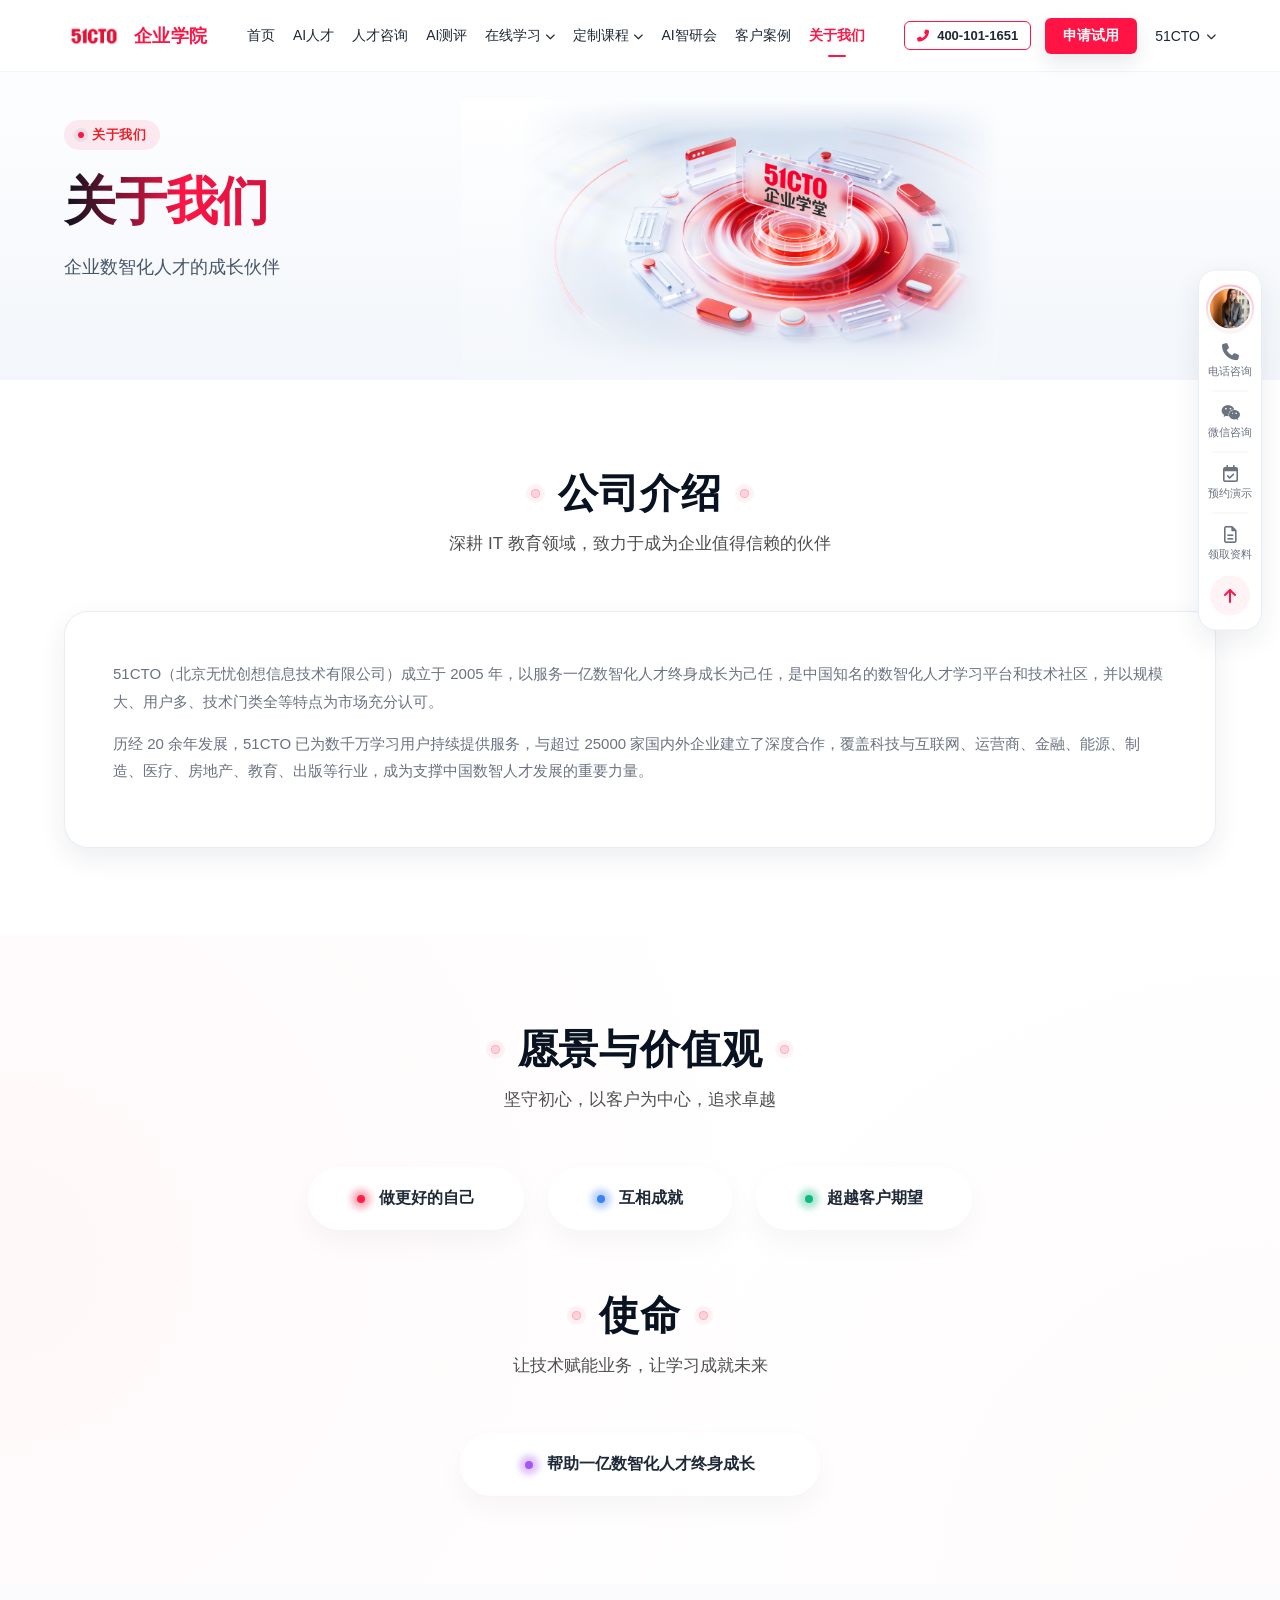
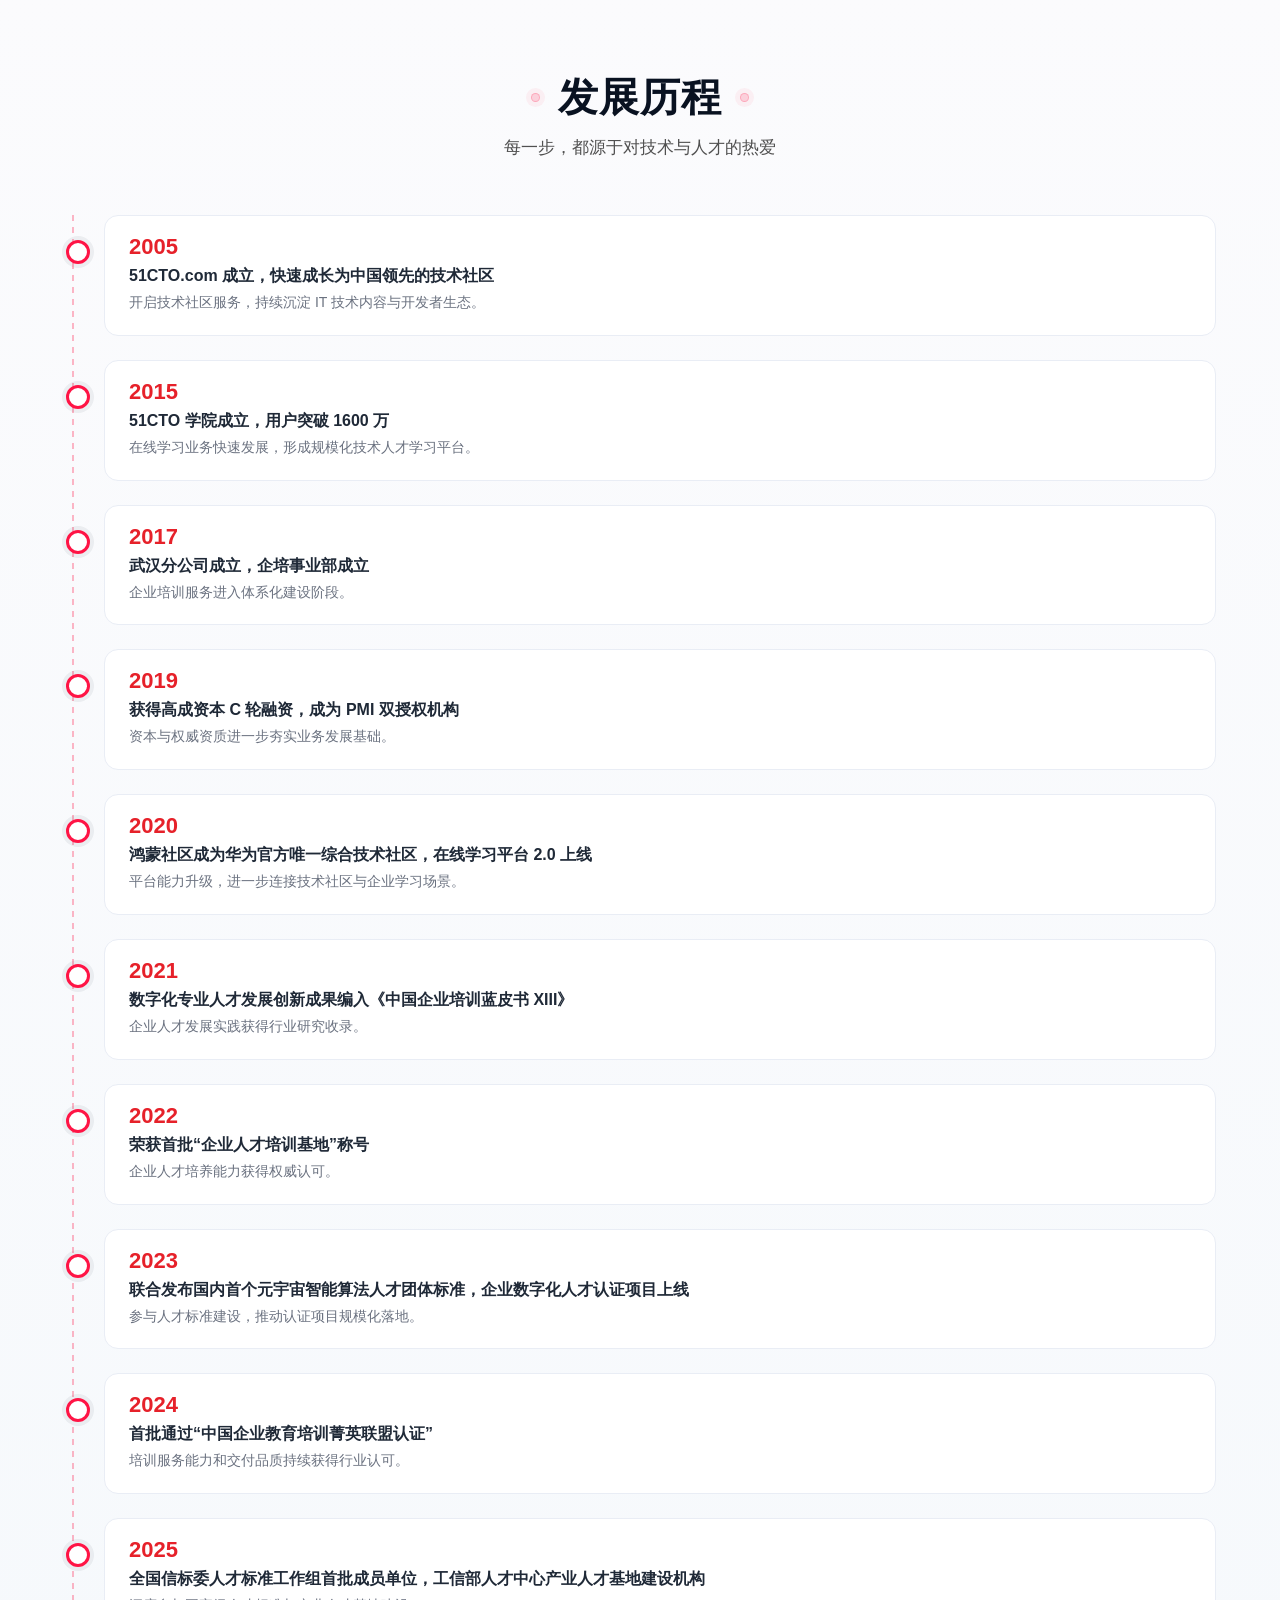
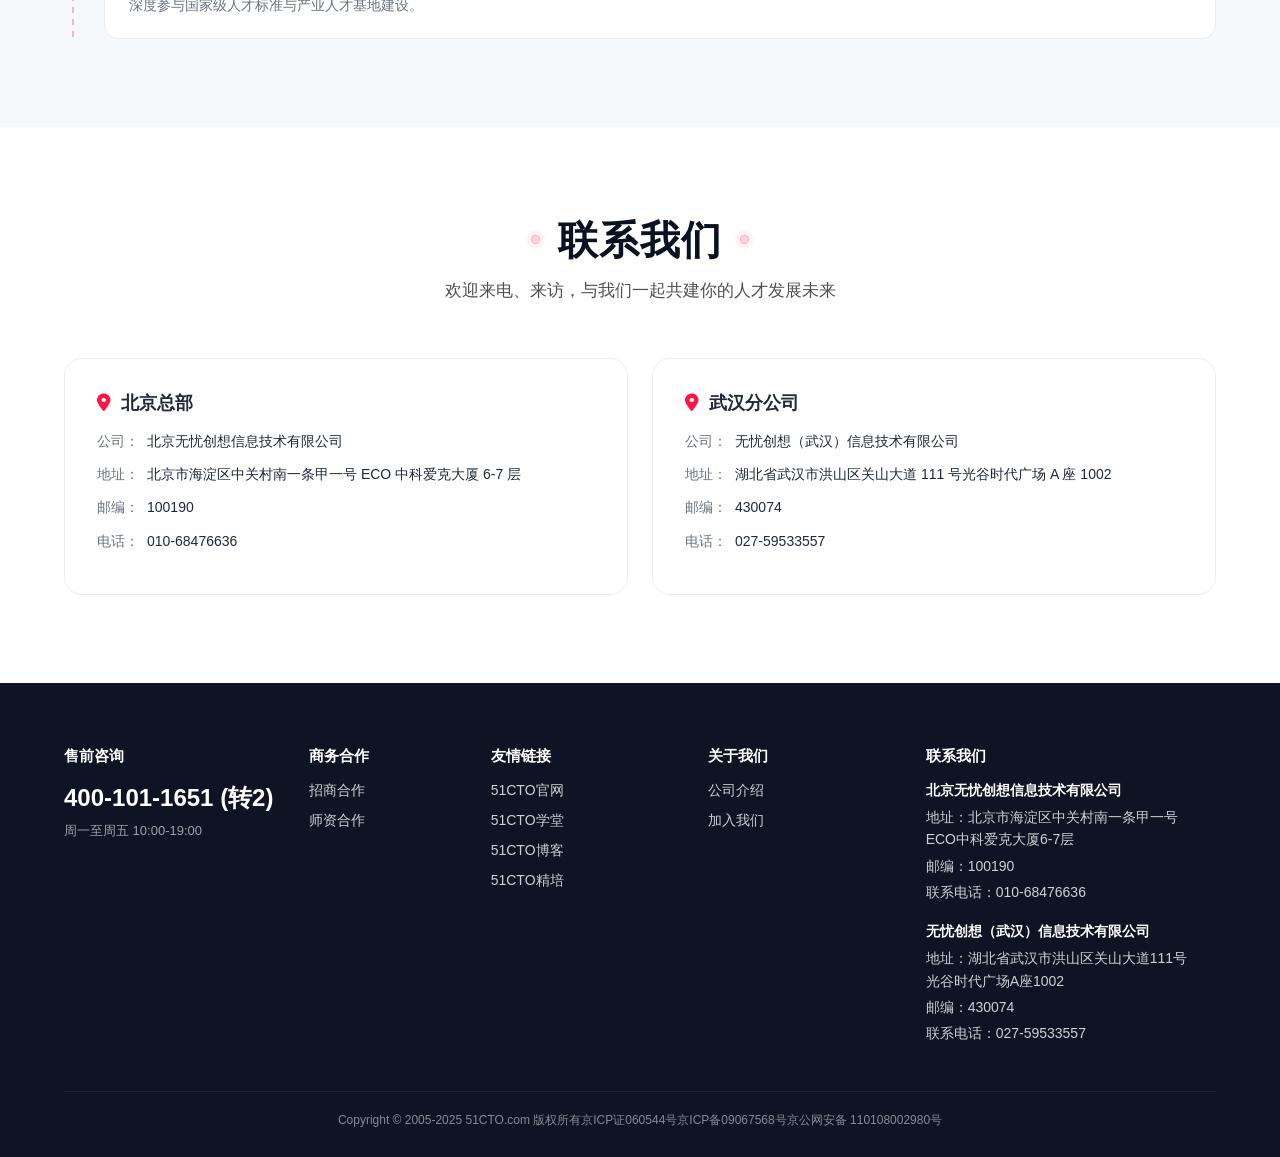
==== about.html @ c0bdb16b "第一次提交：导入本地项目" ====
<!DOCTYPE html>
<html lang="zh-CN">
<head>
<meta charset="UTF-8" />
<meta name="viewport" content="width=device-width, initial-scale=1.0" />
<title>关于我们 — 51CTO 企业学院</title>
<link rel="stylesheet" href="https://cdnjs.cloudflare.com/ajax/libs/font-awesome/6.4.0/css/all.min.css">
<link rel="stylesheet" href="assets/site.css">
<style>
/* Hero with image — both edges blended into the page background */
.about-hero{
  min-height:380px;
  padding-top:120px;padding-bottom:56px;
  background:linear-gradient(180deg,
    rgba(255,255,255,1) 0%,
    rgba(248,250,253,1) 60%,
    rgba(243,246,250,1) 100%);
}
.about-hero::before{display:none}
.about-hero .container{position:relative;z-index:3}
.about-hero .hero-copy{max-width:600px}
.about-hero .hero-sub{max-width:620px}
.about-hero .hero-image-wrap{
  position:absolute;top:100px;right:22%;
  width:42%;height:280px;
  overflow:hidden;pointer-events:none;z-index:1;
}
.about-hero .hero-image{
  position:absolute;inset:0;width:100%;height:100%;
  object-fit:cover;object-position:center center;
  display:block;
  -webkit-mask-image:
    linear-gradient(to right, rgba(0,0,0,0) 0%, #000 18%, #000 80%, rgba(0,0,0,0) 100%),
    linear-gradient(to bottom, rgba(0,0,0,0) 0%, #000 12%, #000 86%, rgba(0,0,0,0) 100%);
  mask-image:
    linear-gradient(to right, rgba(0,0,0,0) 0%, #000 18%, #000 80%, rgba(0,0,0,0) 100%),
    linear-gradient(to bottom, rgba(0,0,0,0) 0%, #000 12%, #000 86%, rgba(0,0,0,0) 100%);
  -webkit-mask-composite:source-in;
  mask-composite:intersect;
}
.about-hero .hero-image-wrap::before{
  content:'';position:absolute;inset:0;z-index:2;
  /* Match the page-bg vertical gradient so the left scrim is invisible against the bg */
  background:linear-gradient(180deg,
    rgba(255,255,255,1) 0%,
    rgba(248,250,253,1) 60%,
    rgba(243,246,250,1) 100%);
  -webkit-mask-image:linear-gradient(to right,
    #000 0%, #000 10%, rgba(0,0,0,0.55) 22%, rgba(0,0,0,0) 38%);
  mask-image:linear-gradient(to right,
    #000 0%, #000 10%, rgba(0,0,0,0.55) 22%, rgba(0,0,0,0) 38%);
}
.about-hero .hero-image-wrap::after{
  content:'';position:absolute;inset:0;z-index:2;
  background:linear-gradient(180deg,
    rgba(255,255,255,0) 72%,
    rgba(248,250,253,0.55) 92%,
    rgba(243,246,250,1) 100%);
}
@media (max-width:1080px){
  .about-hero{min-height:340px;padding-top:108px}
  .about-hero .hero-image-wrap{width:38%;height:240px;right:16%;top:90px}
}
@media (max-width:768px){
  .about-hero .hero-image-wrap{display:none}
  .about-hero .hero-copy{max-width:none}
}

.intro{display:grid;grid-template-columns:1.2fr 1fr;gap:40px;align-items:center;
  background:#fff;border:1px solid var(--line);border-radius:24px;padding:48px;box-shadow:var(--shadow-card)}
.intro h3{margin:0 0 16px;font-size:24px;font-weight:800;color:var(--ink-2)}
.intro p{margin:0 0 14px;font-size:15px;line-height:1.85;color:var(--muted-2)}
.intro-stats{display:grid;grid-template-columns:1fr 1fr;gap:18px;margin-top:22px}
.intro-stats .s{background:#FBFBFD;border:1px solid var(--line);border-radius:14px;padding:18px;text-align:center}
.intro-stats .s .v{font-family:Inter,sans-serif;font-weight:800;color:var(--red-deep);font-size:30px;line-height:1}
.intro-stats .s .l{margin-top:8px;font-size:13px;color:var(--muted-2)}
.intro-art{
  position:relative;height:380px;border-radius:18px;overflow:hidden;
  background:
    radial-gradient(circle at 30% 30%, rgba(148,163,184,0.10), transparent 50%),
    linear-gradient(135deg,#FFE3E9,#F5F8FE);
  display:grid;place-items:center;font-weight:800;color:var(--red-deep);font-size:32px;letter-spacing:0.04em;
}

.vv-grid{display:grid;grid-template-columns:repeat(3,minmax(0,1fr));gap:20px}
.vv-card{
  background:#fff;border:1px solid var(--line);border-radius:18px;padding:32px;text-align:center;
  transition:transform .25s, box-shadow .25s, border-color .25s;
}
.vv-card:hover{transform:translateY(-6px);box-shadow:var(--shadow-card-lg)}
.vv-card .ic{width:64px;height:64px;border-radius:18px;background:linear-gradient(135deg,var(--red),var(--red-soft));
  color:#fff;display:grid;place-items:center;font-size:26px;margin:0 auto 18px}
.vv-card h4{margin:0;font-size:20px;font-weight:800;color:var(--ink-2)}
.vv-card p{margin:10px 0 0;font-size:14px;line-height:1.7;color:var(--muted-2)}

.mission{
  background:linear-gradient(135deg,#E6212A 0%,#FF6B8A 100%);color:#fff;
  border-radius:24px;padding:48px;text-align:center;box-shadow:var(--shadow-red);position:relative;overflow:hidden;
}
.mission::before{content:'';position:absolute;inset:auto -40px -60px auto;width:280px;height:280px;
  border-radius:999px;background:rgba(255,255,255,0.12)}
.mission h3{margin:0 0 14px;font-size:32px;font-weight:800;letter-spacing:0.02em;position:relative;z-index:2}
.mission p{margin:0;font-size:17px;line-height:1.8;opacity:0.92;max-width:680px;margin-left:auto;margin-right:auto;position:relative;z-index:2}

.timeline{
  position:relative;display:grid;grid-template-columns:1fr;gap:24px;padding-left:40px;
}
.timeline::before{content:'';position:absolute;left:8px;top:0;bottom:0;width:2px;
  background:repeating-linear-gradient(180deg,rgba(255,20,69,0.3) 0 6px, transparent 6px 12px)}
.tl-item{position:relative;background:#fff;border:1px solid var(--line);border-radius:14px;padding:20px 24px;
  transition:transform .25s, box-shadow .25s, border-color .25s}
.tl-item:hover{transform:translateX(4px);box-shadow:var(--shadow-card)}
.tl-item::before{content:'';position:absolute;left:-39px;top:24px;width:18px;height:18px;border-radius:999px;
  background:#fff;border:3px solid var(--red);box-shadow:0 0 0 4px rgba(20,32,56,0.06)}
.tl-item .year{font-family:Inter,sans-serif;font-weight:800;font-size:22px;color:var(--red-deep);line-height:1}
.tl-item h4{margin:8px 0 4px;font-size:16px;font-weight:700;color:var(--ink-2)}
.tl-item p{margin:0;font-size:14px;line-height:1.7;color:var(--muted-2)}

.contact-grid{display:grid;grid-template-columns:1fr 1fr;gap:24px}
.contact-card{
  background:#fff;border:1px solid var(--line);border-radius:18px;padding:32px;
  transition:transform .25s, box-shadow .25s, border-color .25s;
}
.contact-card:hover{transform:translateY(-4px);box-shadow:var(--shadow-card)}
.contact-card h4{margin:0 0 14px;font-size:18px;font-weight:800;color:var(--ink-2);display:flex;align-items:center;gap:10px}
.contact-card h4 i{color:var(--red);font-size:18px}
.contact-card p{margin:8px 0;font-size:14px;color:var(--ink-2);line-height:1.8}
.contact-card p span{color:var(--muted-2);margin-right:8px}

@media (max-width:1080px){
  .intro{grid-template-columns:1fr;padding:32px}
  .vv-grid{grid-template-columns:1fr}
  .contact-grid{grid-template-columns:1fr}
}
</style>
</head>
<body data-page="about" id="top">

<nav class="nav" id="site-nav"></nav>

<section class="hero about-hero" data-screen-label="01 Hero">
  <div class="hero-image-wrap" aria-hidden="true">
    <img class="hero-image" src="assets/about-hero.png" alt="">
  </div>
  <div class="container">
    <div class="hero-copy reveal in">
      <span class="hero-eyebrow"><span class="dot"></span>关于我们</span>
      <h1>关于我们</h1>
      <p class="hero-sub">企业数智化人才的成长伙伴</p>
    </div>
  </div>
</section>

<section class="section" data-screen-label="02 Intro">
  <div class="container">
    <div class="section-head reveal">
      <h2><span class="bar"></span>公司介绍<span class="bar"></span></h2>
      <p>深耕 IT 教育领域，致力于成为企业值得信赖的伙伴</p>
    </div>
    <div class="intro reveal delay-1" style="grid-template-columns:1fr">
      <div>
        <p>51CTO（北京无忧创想信息技术有限公司）成立于 2005 年，以服务一亿数智化人才终身成长为己任，是中国知名的数智化人才学习平台和技术社区，并以规模大、用户多、技术门类全等特点为市场充分认可。</p>
        <p>历经 20 余年发展，51CTO 已为数千万学习用户持续提供服务，与超过 25000 家国内外企业建立了深度合作，覆盖科技与互联网、运营商、金融、能源、制造、医疗、房地产、教育、出版等行业，成为支撑中国数智人才发展的重要力量。</p>
      </div>
    </div>
  </div>
</section>

<style>
.about-vm-wrap {
  position: relative;
  background-color: #fff;
}
.about-vm-wrap::before {
  content: '';
  position: absolute;
  inset: 0;
  background: radial-gradient(circle at 0% 50%, rgba(255,20,69,0.03) 0%, transparent 60%),
              radial-gradient(circle at 100% 100%, rgba(255,20,69,0.02) 0%, transparent 50%);
  pointer-events: none;
  z-index: 0;
}
.about-vm-wrap .container {
  position: relative;
  z-index: 1;
}
.about-pills-row {
  display: flex;
  justify-content: center;
  flex-wrap: wrap;
  gap: 24px;
}
.about-pill-item {
  background: rgba(255,255,255,0.9);
  backdrop-filter: blur(10px);
  -webkit-backdrop-filter: blur(10px);
  border: 1px solid rgba(255,255,255,0.8);
  box-shadow: 0 12px 28px rgba(20,32,56,0.04);
  border-radius: 99px;
  padding: 20px 48px;
  display: flex;
  align-items: center;
  gap: 14px;
  font-size: 16px;
  font-weight: 700;
  color: var(--ink-2);
  transition: transform .25s ease, box-shadow .25s ease;
}
.about-pill-item:hover {
  transform: translateY(-4px);
  box-shadow: 0 16px 32px rgba(255,20,69,0.08);
}
.about-dot {
  width: 8px;
  height: 8px;
  border-radius: 50%;
  position: relative;
}
.about-dot::after {
  content: '';
  position: absolute;
  inset: -6px;
  border-radius: 50%;
  opacity: 0.35;
  filter: blur(3px);
}
.about-dot.red { background: #ff2045; }
.about-dot.red::after { background: #ff2045; }
.about-dot.blue { background: #3b82f6; }
.about-dot.blue::after { background: #3b82f6; }
.about-dot.green { background: #10b981; }
.about-dot.green::after { background: #10b981; }
.about-dot.purple { background: #a855f7; }
.about-dot.purple::after { background: #a855f7; }

@media (max-width: 768px) {
  .about-pill-item { width: 100%; justify-content: center; padding: 18px 24px; }
}
</style>

<div class="about-vm-wrap">
  <section class="section" style="background:transparent; padding-bottom:30px;" data-screen-label="03 Vision">
    <div class="container">
      <div class="section-head reveal">
        <h2><span class="bar"></span>愿景与价值观<span class="bar"></span></h2>
        <p>坚守初心，以客户为中心，追求卓越</p>
      </div>
      <div class="about-pills-row reveal delay-1">
        <div class="about-pill-item">
          <span class="about-dot red"></span>
          做更好的自己
        </div>
        <div class="about-pill-item">
          <span class="about-dot blue"></span>
          互相成就
        </div>
        <div class="about-pill-item">
          <span class="about-dot green"></span>
          超越客户期望
        </div>
      </div>
    </div>
  </section>

  <section class="section" style="background:transparent; padding-top:30px;" data-screen-label="04 Mission">
    <div class="container reveal">
      <div class="section-head">
        <h2><span class="bar"></span>使命<span class="bar"></span></h2>
        <p>让技术赋能业务，让学习成就未来</p>
      </div>
      <div class="about-pills-row">
        <div class="about-pill-item" style="padding: 20px 64px;">
          <span class="about-dot purple"></span>
          帮助一亿数智化人才终身成长
        </div>
      </div>
    </div>
  </section>
</div>

<section class="section alt" data-screen-label="05 Timeline">
  <div class="container">
    <div class="section-head reveal">
      <h2><span class="bar"></span>发展历程<span class="bar"></span></h2>
      <p>每一步，都源于对技术与人才的热爱</p>
    </div>
    <div class="timeline reveal delay-1"><div class="tl-item"><div class="year">2005</div><h4>51CTO.com 成立，快速成长为中国领先的技术社区</h4><p>开启技术社区服务，持续沉淀 IT 技术内容与开发者生态。</p></div><div class="tl-item"><div class="year">2015</div><h4>51CTO 学院成立，用户突破 1600 万</h4><p>在线学习业务快速发展，形成规模化技术人才学习平台。</p></div><div class="tl-item"><div class="year">2017</div><h4>武汉分公司成立，企培事业部成立</h4><p>企业培训服务进入体系化建设阶段。</p></div><div class="tl-item"><div class="year">2019</div><h4>获得高成资本 C 轮融资，成为 PMI 双授权机构</h4><p>资本与权威资质进一步夯实业务发展基础。</p></div><div class="tl-item"><div class="year">2020</div><h4>鸿蒙社区成为华为官方唯一综合技术社区，在线学习平台 2.0 上线</h4><p>平台能力升级，进一步连接技术社区与企业学习场景。</p></div><div class="tl-item"><div class="year">2021</div><h4>数字化专业人才发展创新成果编入《中国企业培训蓝皮书 XIII》</h4><p>企业人才发展实践获得行业研究收录。</p></div><div class="tl-item"><div class="year">2022</div><h4>荣获首批“企业人才培训基地”称号</h4><p>企业人才培养能力获得权威认可。</p></div><div class="tl-item"><div class="year">2023</div><h4>联合发布国内首个元宇宙智能算法人才团体标准，企业数字化人才认证项目上线</h4><p>参与人才标准建设，推动认证项目规模化落地。</p></div><div class="tl-item"><div class="year">2024</div><h4>首批通过“中国企业教育培训菁英联盟认证”</h4><p>培训服务能力和交付品质持续获得行业认可。</p></div><div class="tl-item"><div class="year">2025</div><h4>全国信标委人才标准工作组首批成员单位，工信部人才中心产业人才基地建设机构</h4><p>深度参与国家级人才标准与产业人才基地建设。</p></div></div>
  </div>
</section>

<section class="section" data-screen-label="06 Contact">
  <div class="container">
    <div class="section-head reveal">
      <h2><span class="bar"></span>联系我们<span class="bar"></span></h2>
      <p>欢迎来电、来访，与我们一起共建你的人才发展未来</p>
    </div>
    <div class="contact-grid reveal delay-1">
      <div class="contact-card"><h4><i class="fas fa-location-dot"></i>北京总部</h4><p><span>公司：</span>北京无忧创想信息技术有限公司</p><p><span>地址：</span>北京市海淀区中关村南一条甲一号 ECO 中科爱克大厦 6-7 层</p><p><span>邮编：</span>100190</p><p><span>电话：</span>010-68476636</p></div>
      <div class="contact-card"><h4><i class="fas fa-location-dot"></i>武汉分公司</h4><p><span>公司：</span>无忧创想（武汉）信息技术有限公司</p><p><span>地址：</span>湖北省武汉市洪山区关山大道 111 号光谷时代广场 A 座 1002</p><p><span>邮编：</span>430074</p><p><span>电话：</span>027-59533557</p></div>
    </div>
  </div>
</section>


<footer class="site-footer" id="site-footer"></footer>
<aside class="side" id="site-side"></aside>
<script src="assets/site.js"></script>
</body>
</html>
---- assets/site.css ----
/* ─────────────────── Shared site styles ─────────────────── */
:root{
  --red:#FF1445;
  --red-deep:#E6212A;
  --red-soft:#FF6B8A;
  --red-50:rgba(255,20,69,0.05);
  --red-100:rgba(255,20,69,0.11);
  --red-light:#FFF0F0;
  --ink:#091221;
  --ink-2:#1f2937;
  --ink-3:#333333;
  --muted:#505050;
  --muted-2:#6b7280;
  --muted-3:#475569;
  --line:#E9EDF5;
  --line-2:#F3F4F6;
  --bg:#ffffff;
  --bg-soft:#FBFBFD;
  --bg-blue:#F6F9FC;
  --shadow-card: 0 10px 28px rgba(28,39,64,0.08);
  --shadow-card-lg: 0 18px 48px rgba(28,39,64,0.10);
  --shadow-red: 0 14px 36px rgba(20,32,56,0.14);
}

*{box-sizing:border-box}
html{scroll-behavior:smooth}
body{
  margin:0;
  font-family:"OPPO Sans","PingFang SC","Helvetica Neue",Helvetica,"Hiragino Sans GB","Microsoft YaHei",Inter,Arial,sans-serif;
  color:var(--ink);
  background:#fff;
  -webkit-font-smoothing:antialiased;
  text-rendering:optimizeLegibility;
}
img{display:block;max-width:100%}
a{color:inherit;text-decoration:none}
button{font:inherit;border:0;background:none;cursor:pointer;color:inherit}

.container{max-width:1200px;margin:0 auto;padding:0 24px;width:100%}

/* ───────────────────── Top nav ───────────────────── */
.nav{
  position:fixed;top:0;left:0;right:0;z-index:50;
  height:72px;display:flex;align-items:center;
  background:rgba(255,255,255,0.82);
  backdrop-filter:saturate(140%) blur(16px);
  -webkit-backdrop-filter:saturate(140%) blur(16px);
  border-bottom:1px solid rgba(233,237,245,0.6);
}
.nav .container{display:flex;align-items:center;gap:24px}
.brand{display:flex;align-items:center;gap:10px;font-weight:800;color:var(--ink)}
.brand img{height:30px;width:auto}
.brand .name{font-size:18px;color:var(--red);font-weight:800;letter-spacing:0.02em}
.menu{display:flex;gap:18px;flex:1;justify-content:center}
.menu a,
.nav-drop-trigger{
  position:relative;font-size:14px;color:#1f2937;font-weight:500;
  padding:6px 0;transition:color .2s;display:inline-flex;align-items:center;gap:4px;
  white-space:nowrap;
}
.menu a:hover,.nav-drop:hover .nav-drop-trigger{color:var(--red)}
.menu a.active,.nav-drop.active .nav-drop-trigger{color:var(--red);font-weight:600}
.menu a.active::after,
.nav-drop.active .nav-drop-trigger::after{
  content:'';position:absolute;left:50%;bottom:-6px;width:18px;height:2px;border-radius:999px;
  background:var(--red);transform:translateX(-50%);
}
.nav-drop{position:relative;display:flex;align-items:center}
.nav-drop-trigger i{font-size:10px;transition:transform .2s ease}
.nav-drop:hover .nav-drop-trigger i{transform:rotate(180deg)}
.nav-drop-menu{
  position:fixed;left:0;right:0;top:58px;z-index:49;
  opacity:0;visibility:hidden;transform:translateY(10px) scale(.985);
  transition:opacity .24s ease, transform .24s cubic-bezier(.2,.8,.2,1), visibility .24s ease;
  pointer-events:none;
  padding-top:24px;
}
.nav-drop:hover .nav-drop-menu{opacity:1;visibility:visible;transform:translateY(0) scale(1);pointer-events:auto}
.nav-drop-inner{
  position:relative;
  max-width:min(980px, calc(100vw - 48px));margin:0 auto;padding:22px;
  background:#fff;
  border:1px solid var(--line);
  border-radius:26px;
  box-shadow:0 24px 70px rgba(20,32,56,0.16);
}
.nav-drop-inner::before{
  display:none;
}
.nav-drop-head{
  display:none;
}
.nav-drop-grid{
  position:relative;z-index:1;display:flex;
  justify-content:center;gap:12px;
}
.menu .nav-drop-card{
  min-width:0;width:176px;padding:16px 12px;border-radius:20px;
  display:flex;justify-content:center;align-items:center;gap:10px;
  background:#fff;border:1px solid var(--line);
  color:var(--ink-2);font-weight:700;
  box-shadow:0 8px 18px rgba(20,32,56,0.04);
  transition:transform .25s cubic-bezier(.2,.8,.2,1), background .25s ease, box-shadow .25s ease, border-color .25s ease, color .25s ease;
}
.menu .nav-drop-card::after{display:none}
.nav-drop-card:hover, .nav-drop-card.active-child{
  transform:translateY(-4px);background:rgba(255,255,255,0.96);border-color:rgba(230,33,42,0.16);
  box-shadow:0 18px 36px rgba(20,32,56,0.11);color:var(--red-deep);
}
.nav-drop-ic{
  width:46px;height:46px;border-radius:15px;
  background:linear-gradient(135deg,#fff,#fff1f3);
  color:var(--red-deep);display:grid;place-items:center;font-size:18px;
  border:1px solid rgba(230,33,42,0.08);
  transition:background .25s ease,color .25s ease,transform .25s ease;
}
.nav-drop-card:hover .nav-drop-ic, .nav-drop-card.active-child .nav-drop-ic{background:linear-gradient(135deg,var(--red),var(--red-soft));color:#fff;transform:scale(1.05)}
.nav-drop-copy{display:flex;flex-direction:column;gap:3px;min-width:0}
.nav-drop-copy strong{font-size:14px;line-height:1.35;color:inherit}
.nav-drop-copy em{font-style:normal;font-size:12px;line-height:1.4;color:var(--muted-2);font-weight:500}
.nav-drop-card:hover .nav-drop-copy em,.nav-drop-card.active-child .nav-drop-copy em{color:#8a4b56}
.nav-tail{display:flex;align-items:center;gap:14px}
.phone-chip{
  display:inline-flex;align-items:center;gap:8px;
  padding:6px 12px;border-radius:6px;border:1px solid var(--red);
  font-size:13px;font-weight:600;color:var(--ink-2);
}
.phone-chip i{color:var(--red);font-size:12px}
.nav-cta{
  display:inline-flex;align-items:center;gap:8px;
  height:36px;padding:0 18px;border-radius:6px;
  background:var(--red);color:#fff;font-weight:600;font-size:14px;
  box-shadow:0 8px 20px rgba(20,32,56,0.10);
  transition:transform .25s ease, box-shadow .25s ease;
}
.nav-cta:hover{transform:translateY(-2px);box-shadow:0 12px 26px rgba(20,32,56,0.16)}

.nav-right-drop{position:relative;display:flex;align-items:center;height:100%;margin-left:4px}
.nav-right-trigger{
  font-size:14px;color:var(--ink-2);font-weight:500;
  display:inline-flex;align-items:center;gap:6px;cursor:pointer;
  transition:color .2s ease;
}
.nav-right-trigger:hover, .nav-right-drop:hover .nav-right-trigger{color:var(--red)}
.nav-right-trigger i{font-size:10px;transition:transform .2s ease}
.nav-right-drop:hover .nav-right-trigger i{transform:rotate(180deg)}

.nav-right-menu{
  position:absolute;top:100%;right:0;margin-top:10px;
  background:#fff;border:1px solid var(--line);border-radius:12px;
  box-shadow:0 14px 36px rgba(20,32,56,0.12);
  padding:12px 0;min-width:130px;
  opacity:0;visibility:hidden;transform:translateY(10px) scale(0.98);
  transition:opacity .24s ease, transform .24s cubic-bezier(.2,.8,.2,1), visibility .24s ease;
  z-index:50;
}
.nav-right-drop:hover .nav-right-menu{opacity:1;visibility:visible;transform:translateY(0) scale(1);}

.nav-right-menu a{
  display:block;padding:12px 24px;font-size:14px;color:var(--ink-2);
  transition:background .2s, color .2s;text-align:center;
}
.nav-right-menu a:hover{background:var(--red-50);color:var(--red-deep)}

/* ───────────────────── Hero (common) ───────────────────── */
.hero{
  position:relative;
  padding-top:140px;
  padding-bottom:80px;
  overflow:hidden;
  background:
    radial-gradient(circle at 78% 32%, rgba(148,163,184,0.10) 0%, rgba(255,20,69,0) 22%),
    radial-gradient(circle at 88% 16%, rgba(255,167,185,0.18) 0%, rgba(255,167,185,0) 24%),
    linear-gradient(180deg, rgba(255,250,251,1) 0%, rgba(248,250,253,1) 60%, rgba(255,243,246,1) 100%);
}
.hero::before{
  content:'';position:absolute;inset:0;pointer-events:none;
  background-image:
    linear-gradient(rgba(15,23,42,0.04) 1px, transparent 1px),
    linear-gradient(90deg, rgba(15,23,42,0.04) 1px, transparent 1px);
  background-size:64px 64px;
  mask-image:linear-gradient(180deg,#000 0%,rgba(0,0,0,0.6) 50%,transparent 92%);
  -webkit-mask-image:linear-gradient(180deg,#000 0%,rgba(0,0,0,0.6) 50%,transparent 92%);
}
.hero .container{position:relative;z-index:2}
.hero-eyebrow{
  display:inline-flex;align-items:center;gap:8px;
  padding:6px 14px;border-radius:999px;
  background:rgba(255,20,69,0.08);color:var(--red-deep);
  font-size:13px;font-weight:600;letter-spacing:0.04em;margin-bottom:20px;
}
.hero-eyebrow .dot{
  width:6px;height:6px;border-radius:999px;background:var(--red);
  box-shadow:0 0 0 4px rgba(20,32,56,0.06);
}
@keyframes textShine{0%{background-position:-200% 50%}100%{background-position:200% 50%}}
.hero h1{
  margin:0;
  font-weight:900;
  font-size:52px;line-height:1.2;letter-spacing:-0.02em;
  background: linear-gradient(90deg, #0b1220 0%, #ff1445 10%, #0b1220 50%);
  background-size: 200% auto;
  -webkit-background-clip: text;
  background-clip: text;
  color: transparent;
  animation: textShine 6s ease-in-out infinite;
}
.hero h1 .accent{
  background: linear-gradient(90deg, var(--red-deep) 0%, #ff99a8 10%, var(--red-deep) 50%);
  background-size: 200% auto;
  -webkit-background-clip: text;
  background-clip: text;
  color: transparent;
}
.hero-sub{
  margin:20px 0 0;font-size:18px;line-height:1.7;color:var(--muted-3);
  font-weight:400;max-width:680px;
}
.hero-actions{
  margin-top:32px;display:flex;gap:14px;flex-wrap:wrap;
}
.btn{
  display:inline-flex;align-items:center;gap:10px;
  height:46px;padding:0 24px;border-radius:999px;
  font-size:15px;font-weight:600;letter-spacing:0.02em;
  transition:transform .25s ease, box-shadow .25s ease, background .25s ease;
}
.btn-primary{
  background:linear-gradient(135deg,var(--red) 0%,var(--red-soft) 100%);
  color:#fff;box-shadow:0 12px 28px rgba(20,32,56,0.12);
}
.btn-primary:hover{transform:translateY(-2px);box-shadow:0 16px 34px rgba(20,32,56,0.18)}
.btn-ghost{
  background:rgba(255,255,255,0.7);
  color:var(--ink-2);
  border:1px solid rgba(255,255,255,0.95);
  box-shadow:0 8px 20px rgba(20,32,56,0.06);
  backdrop-filter:blur(10px);
}
.btn-ghost:hover{background:#fff;color:var(--red-deep)}

/* Compact hero with art on right (Figma style) */
.hero-grid{display:grid;grid-template-columns:minmax(0,1fr);align-items:center;gap:48px}
.hero-art{
  position:absolute;top:0;right:0;bottom:0;width:50%;
  background-size:cover;background-position:center right;
  pointer-events:none;z-index:1;
}
.hero-art::after{
  content:'';position:absolute;inset:0;
  background:linear-gradient(90deg,
    rgba(255,250,251,1) 0%,
    rgba(255,250,251,0.92) 18%,
    rgba(255,250,251,0.45) 38%,
    rgba(255,250,251,0) 62%);
}

/* ───────────────────── Section common ───────────────────── */
.section{padding:88px 0;position:relative}
.section.alt{background:linear-gradient(180deg,#FBFBFD 0%,#F6F9FC 100%)}
.section.dark{background:#0E1424;color:rgba(255,255,255,0.86)}
.section-head{text-align:center;margin-bottom:56px;position:relative;z-index:2}
.section-head h2{
  margin:0;font-weight:800;
  font-size:40px;line-height:1.25;color:var(--ink);
  letter-spacing:0.02em;
  display:inline-flex;align-items:center;gap:18px;
}
.section-head h2 .bar{
  display:inline-block;width:9px;height:9px;border-radius:999px;
  background:rgba(255,20,69,0.18);
  border:1px solid rgba(255,20,69,0.22);
  box-shadow:0 0 0 5px rgba(255,20,69,0.05);
}
.section-head p{margin:14px 0 0;font-size:17px;color:var(--muted);font-weight:400}

/* ───────────────────── Card grid utilities ───────────────────── */
.card{background:#fff;border:1px solid var(--line);border-radius:16px;transition:transform .35s ease, box-shadow .35s ease, border-color .35s ease}
.card:hover{transform:translateY(-6px);box-shadow:var(--shadow-card-lg)}

.grid-2{display:grid;grid-template-columns:repeat(2,minmax(0,1fr));gap:24px}
.grid-3{display:grid;grid-template-columns:repeat(3,minmax(0,1fr));gap:24px}
.grid-4{display:grid;grid-template-columns:repeat(4,minmax(0,1fr));gap:20px}
.grid-5{display:grid;grid-template-columns:repeat(5,minmax(0,1fr));gap:16px}

/* feature box (icon + title + desc) */
.feature{
  background:#fff;border:1px solid var(--line);border-radius:16px;
  padding:28px 24px;text-align:left;
  transition:transform .35s ease, box-shadow .35s ease, border-color .35s ease;
  position:relative;overflow:hidden;
}
.feature:hover{transform:translateY(-6px);box-shadow:var(--shadow-card-lg)}
.feature .ic{
  width:54px;height:54px;border-radius:14px;
  background:linear-gradient(135deg,var(--red-light),#fff);
  display:grid;place-items:center;color:var(--red-deep);font-size:24px;
  margin-bottom:18px;border:1px solid var(--line);
}
.feature h4{margin:0;font-size:18px;font-weight:700;color:var(--ink-2);line-height:1.4}
.feature p{margin:10px 0 0;font-size:14px;line-height:1.7;color:var(--muted-2)}

/* Pills (used for tags / honors) */
.pill{
  display:inline-flex;align-items:center;
  padding:6px 14px;border-radius:999px;
  background:var(--red-50);color:var(--red-deep);
  font-size:13px;font-weight:600;
}
.pill-skew{
  display:inline-block;
  padding:9px 22px;
  background:linear-gradient(135deg,var(--red) 0%,var(--red-soft) 100%);
  color:#fff;font-size:13px;font-weight:600;
  transform:skewX(-12deg);
  box-shadow:0 6px 14px rgba(20,32,56,0.10);
  transition:transform .25s ease, box-shadow .25s ease;
}
.pill-skew > span{display:inline-block;transform:skewX(12deg)}
.pill-skew:hover{transform:skewX(-12deg) translateY(-2px);box-shadow:0 10px 22px rgba(20,32,56,0.16)}

/* CTA Strip */
.cta-strip{
  position:relative;border-radius:24px;overflow:hidden;
  padding:48px 56px;
  background:
    radial-gradient(circle at 88% 18%, rgba(255,20,69,0.10), transparent 30%),
    radial-gradient(circle at 8% 85%, rgba(148,163,184,0.14), transparent 34%),
    linear-gradient(135deg,#fff 0%,#fff8fa 48%,#f7faff 100%);
  color:var(--ink);
  display:grid;grid-template-columns:1.4fr auto;align-items:center;gap:30px;
  border:1px solid rgba(20,32,56,0.07);
  box-shadow:0 22px 54px rgba(20,32,56,0.09);
  isolation:isolate;
}
.cta-strip::before{
  content:'';position:absolute;right:34px;top:50%;width:180px;height:180px;border-radius:54px;
  border:1px solid rgba(255,20,69,0.10);
  transform:translateY(-50%) rotate(14deg);
  z-index:0;pointer-events:none;animation:cta-float 6s ease-in-out infinite;
}
.cta-strip::after{
  content:'';position:absolute;left:-16%;top:0;width:22%;height:100%;
  background:linear-gradient(90deg,transparent,rgba(255,255,255,0.72),transparent);
  transform:skewX(-18deg);z-index:0;pointer-events:none;animation:cta-sweep 6s ease-in-out infinite;
}
.cta-strip > *{position:relative;z-index:1}
.cta-strip h3{margin:0;font-size:28px;font-weight:800;line-height:1.3;color:var(--ink)}
.cta-strip p{margin:10px 0 0;font-size:15px;color:var(--muted-2)}
.cta-strip .actions{display:flex;gap:12px;flex-wrap:wrap}
.cta-strip .btn{position:relative;z-index:1}
.cta-strip .btn-white{
  background:linear-gradient(135deg,var(--red),var(--red-soft));
  color:#fff;box-shadow:0 12px 28px rgba(230,33,42,0.16);
}
.cta-strip .btn-white:hover{box-shadow:0 16px 34px rgba(230,33,42,0.22)}
.cta-strip .btn-outline-w{
  background:rgba(255,255,255,0.72);color:var(--ink-2);
  border:1px solid rgba(20,32,56,0.10);box-shadow:0 10px 22px rgba(20,32,56,0.06);
}
.cta-strip .btn-outline-w:hover{background:#fff;color:var(--red-deep)}
@keyframes cta-float{0%,100%{transform:translateY(-50%) rotate(14deg)}50%{transform:translateY(-56%) rotate(18deg)}}
@keyframes cta-sweep{0%,42%{left:-18%;opacity:0}58%{opacity:1}100%{left:118%;opacity:0}}
.btn-white{background:#fff;color:var(--red-deep);box-shadow:0 12px 28px rgba(0,0,0,0.12)}
.btn-outline-w{background:transparent;color:#fff;border:1px solid rgba(255,255,255,0.6)}
.btn-outline-w:hover{background:rgba(255,255,255,0.12)}

/* ───────────────────── Footer ───────────────────── */
footer.site-footer{
  background:#0E1424;color:rgba(255,255,255,0.7);
  padding:64px 0 28px;font-size:14px;
}
footer.site-footer .footer-grid{display:grid;grid-template-columns:auto 0.8fr 1fr 1fr 1.6fr;gap:36px}
footer.site-footer h5{color:#fff;font-size:15px;font-weight:700;margin:0 0 16px}
footer.site-footer ul{list-style:none;padding:0;margin:0;display:flex;flex-direction:column;gap:12px}
footer.site-footer a{color:rgba(255,255,255,0.8);transition:color .2s}
footer.site-footer a:hover{color:#fff}
footer.site-footer .footer-col-1 .phone{font-size:24px;font-weight:800;color:#fff;margin-bottom:8px;white-space:nowrap}
footer.site-footer .footer-col-1 .time{font-size:13px;color:rgba(255,255,255,0.6);margin:0}
footer.site-footer .footer-contact .company-info{margin-bottom:20px}
footer.site-footer .footer-contact .company-info:last-child{margin-bottom:0}
footer.site-footer .footer-contact strong{display:block;color:#fff;font-weight:700;margin-bottom:6px;font-size:14px}
footer.site-footer .footer-contact p{margin:0 0 4px;color:rgba(255,255,255,0.8);line-height:1.6}

footer.site-footer .bottom{
  border-top:1px solid rgba(255,255,255,0.08);
  margin-top:42px;padding-top:20px;
  display:flex;justify-content:center;
  color:rgba(255,255,255,0.5);font-size:12px;text-align:center;
}

/* ───────────────────── Right sidebar (fixed) ───────────────────── */
.side{
  position:fixed;right:18px;top:50%;transform:translateY(-50%);
  width:64px;
  background:#fff;border:1px solid var(--line);border-radius:18px;
  box-shadow:var(--shadow-card);
  display:flex;flex-direction:column;align-items:center;
  padding:14px 0;z-index:40;
}
.side .advisor{
  width:48px;height:48px;border-radius:999px;
  background:linear-gradient(180deg,rgba(255,20,69,0.30),rgba(255,20,69,0.05));
  padding:2px;
  box-shadow:0 1px 2px rgba(0,0,0,0.05);
}
.side .advisor img{
  width:44px;height:44px;border-radius:999px;border:2px solid #fff;object-fit:cover;
}
.side-item{
  width:48px;padding:10px 0;
  display:flex;flex-direction:column;align-items:center;gap:4px;
  color:var(--muted-2);font-size:11px;font-weight:500;
  cursor:pointer;transition:color .2s ease;
}
.side-item i{font-size:17px}
.side-item:hover{color:var(--red)}
.side-divider{width:36px;height:1px;background:var(--line-2);margin:2px 0}
.side-top{
  width:40px;height:40px;border-radius:999px;background:var(--red-50);color:var(--red);
  display:grid;place-items:center;cursor:pointer;margin-top:4px;
  transition:background .2s ease, color .2s ease;
}
.side-top:hover{background:var(--red);color:#fff}

/* ───────────────────── Reveal animation ───────────────────── */
.reveal{opacity:0;transform:translateY(24px);transition:opacity .8s ease,transform .8s ease}
.reveal.in{opacity:1;transform:translateY(0)}
.delay-1{transition-delay:.1s}.delay-2{transition-delay:.2s}.delay-3{transition-delay:.3s}

/* ───────────────────── Marquee ───────────────────── */
.marquee-mask{
  -webkit-mask-image:linear-gradient(90deg,transparent 0%,#000 10%,#000 90%,transparent 100%);
          mask-image:linear-gradient(90deg,transparent 0%,#000 10%,#000 90%,transparent 100%);
}
.marquee{display:flex;width:max-content;animation:scroll 50s linear infinite;margin-bottom:18px}
.marquee.rev{animation-direction:reverse;animation-duration:60s}
.marquee:hover{animation-play-state:paused}
.logo-pill{
  flex:0 0 auto;width:180px;height:84px;margin-right:18px;
  border-radius:14px;background:#fff;border:1px solid var(--line);
  display:grid;place-items:center;padding:14px;
  transition:border-color .25s ease, box-shadow .25s ease;
}
.logo-pill img{max-height:46px;width:auto;max-width:100%;object-fit:contain;filter:none;opacity:1;transition:transform .25s}
.logo-pill:hover{box-shadow:0 10px 24px rgba(20,32,56,0.08)}
.logo-pill:hover img{transform:scale(1.03)}
@keyframes scroll{from{transform:translateX(0)}to{transform:translateX(-50%)}}

/* Responsive */
@media (max-width:1080px){
  .hero h1{font-size:42px}
  .hero-art{width:45%}
  .grid-3,.grid-4,.grid-5{grid-template-columns:repeat(2,minmax(0,1fr))}
  footer.site-footer .footer-grid{grid-template-columns:1fr 1fr}
  .menu{display:none}
  .phone-chip{display:none}
}
@media (max-width:640px){
  .hero{padding-top:110px;padding-bottom:64px}
  .hero-art{display:none}
  .hero h1{font-size:32px}
  .hero-sub{font-size:16px}
  .grid-2,.grid-3,.grid-4,.grid-5{grid-template-columns:1fr}
  .section{padding:60px 0}
  .section-head h2{font-size:28px}
  .cta-strip{grid-template-columns:1fr;padding:32px 24px}
  footer.site-footer .footer-grid{grid-template-columns:1fr}
  .side{display:none}
}
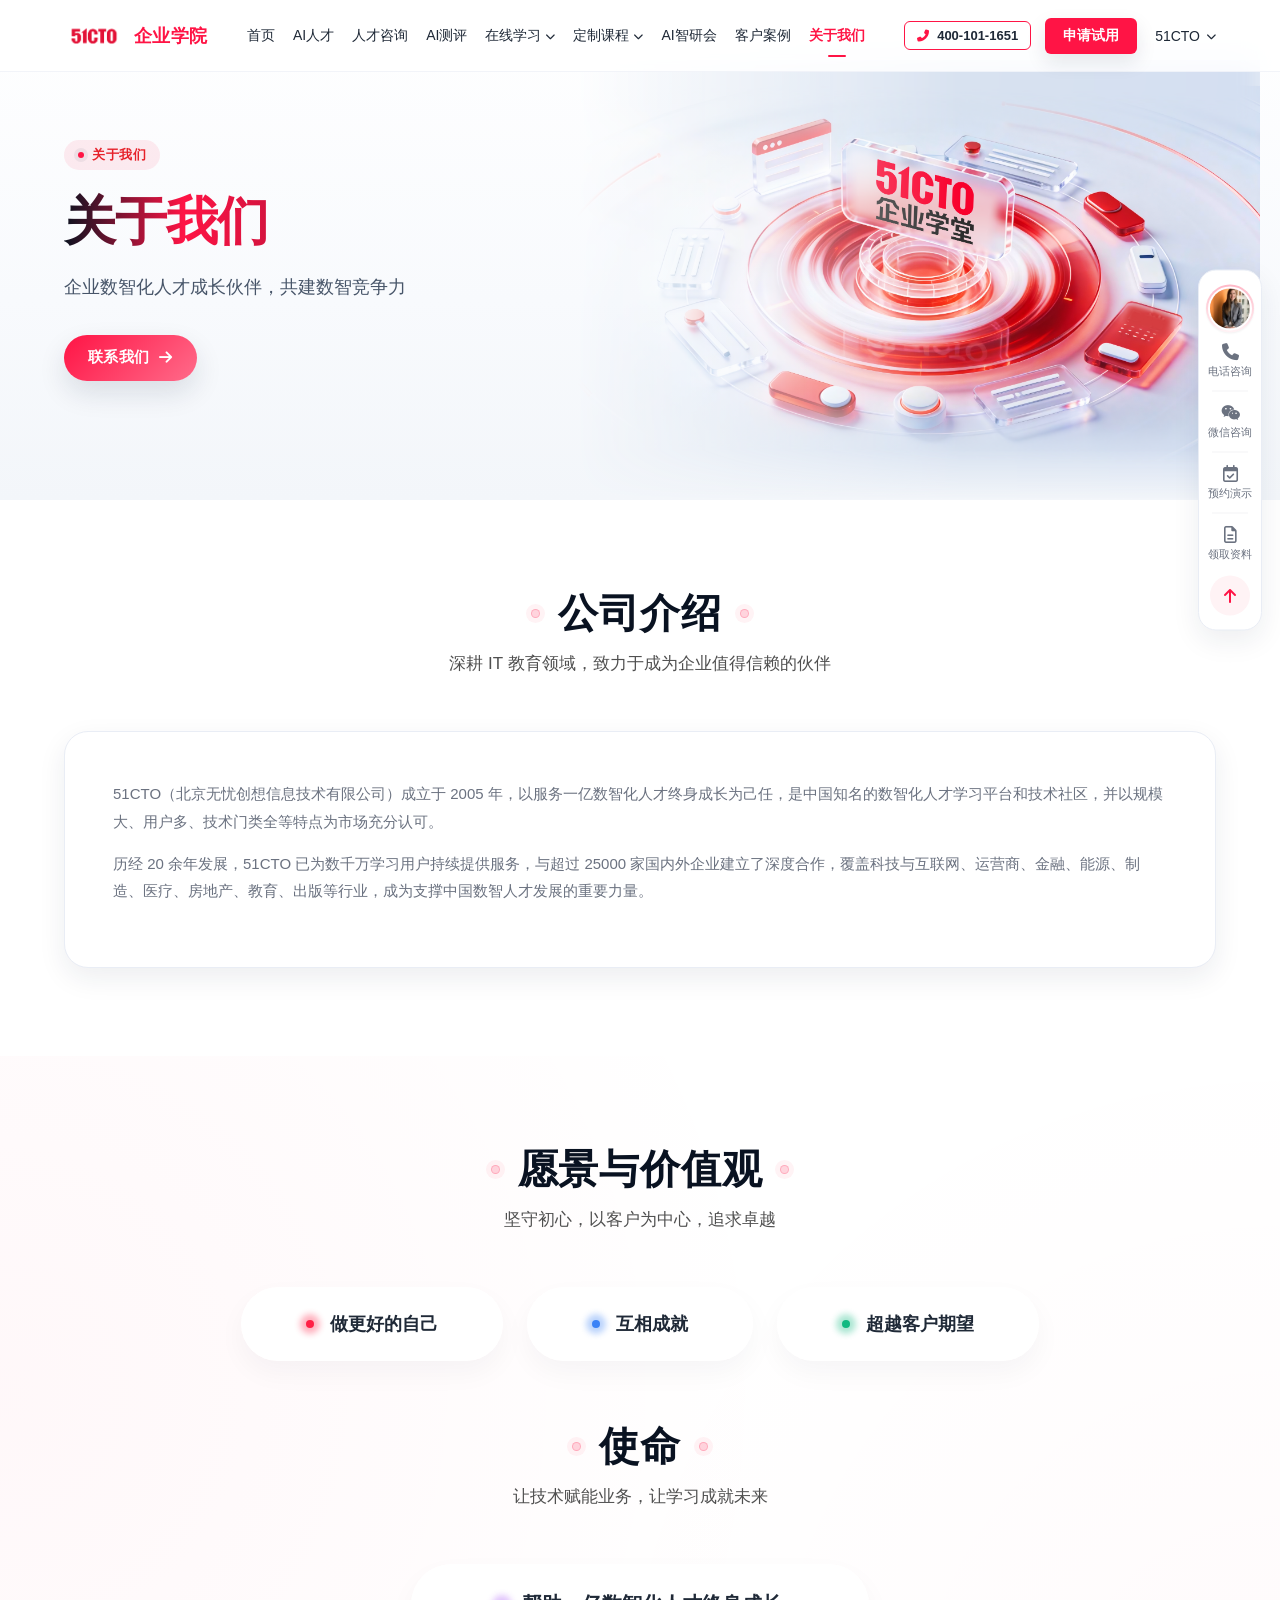
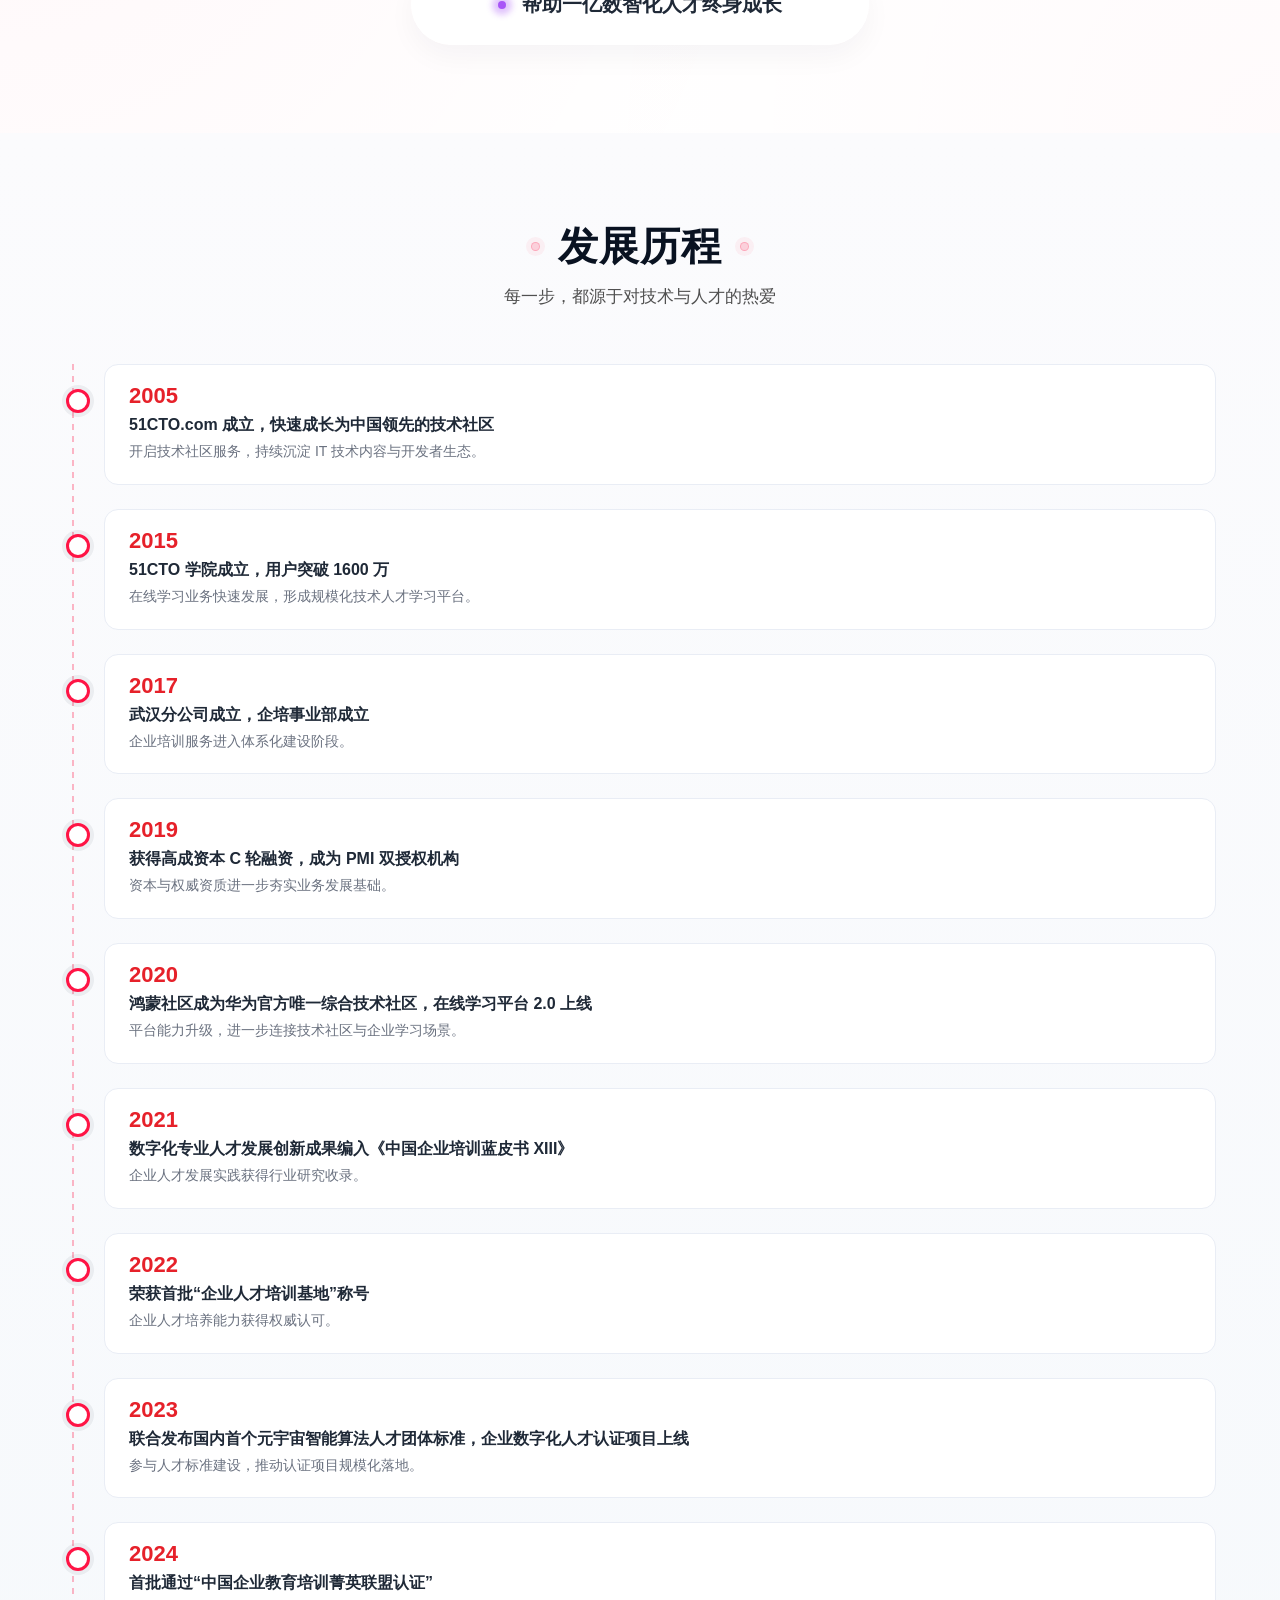
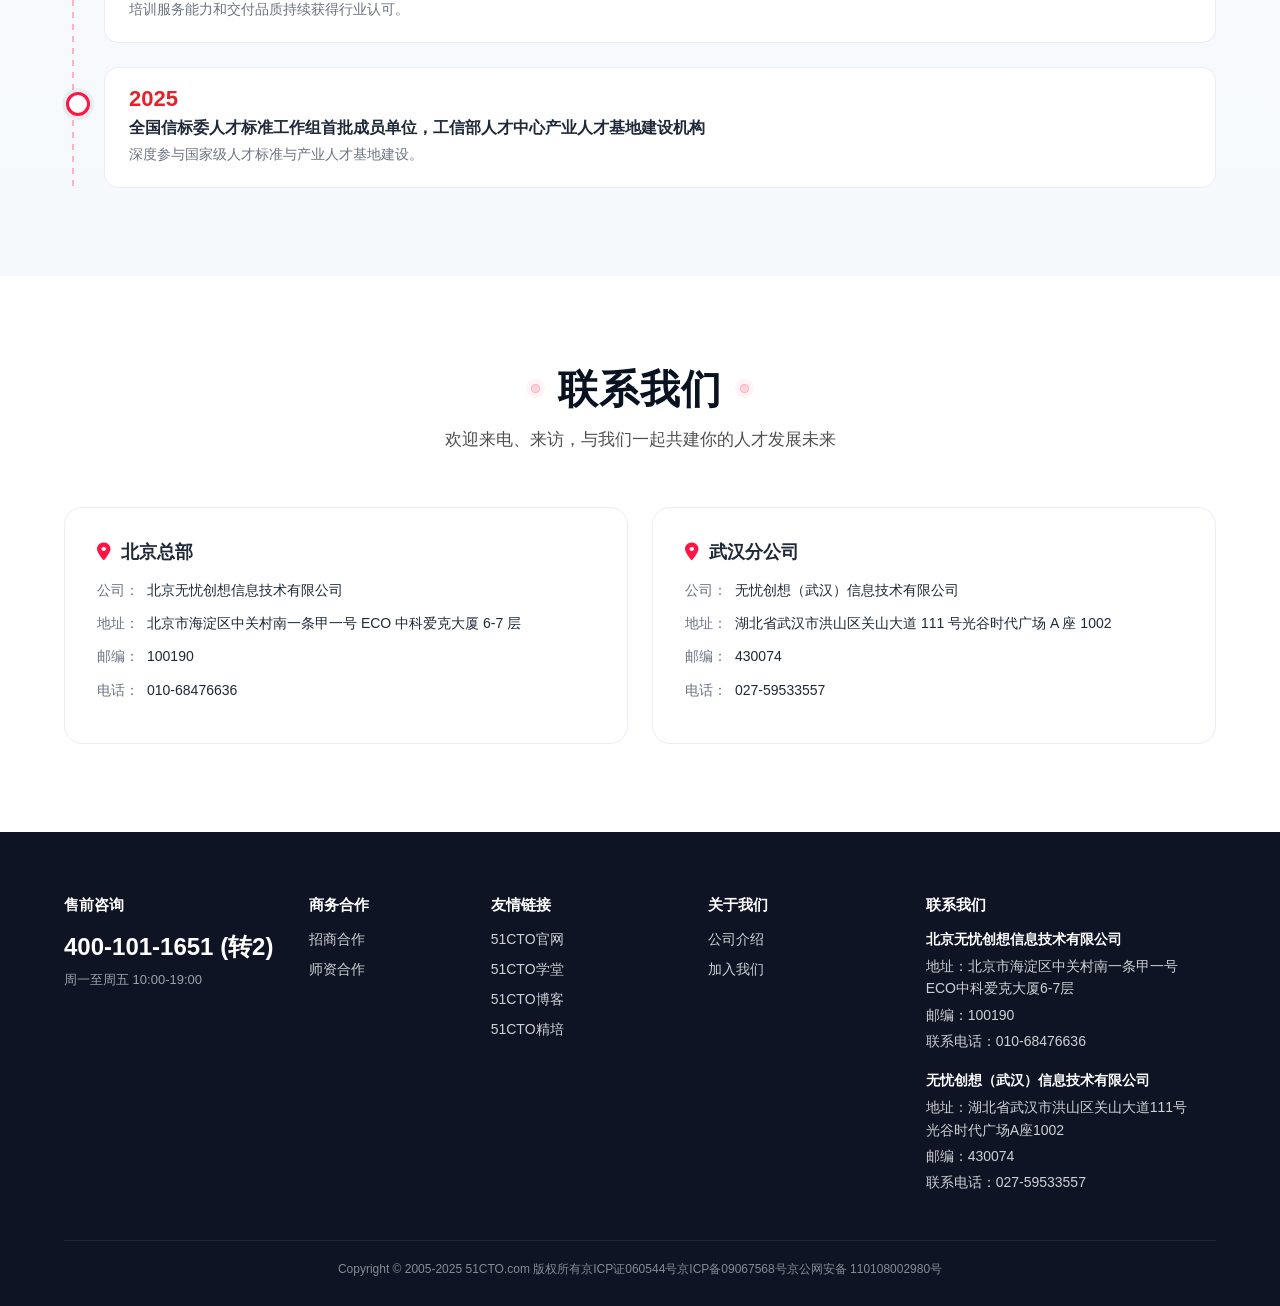
==== commit d54b7e23: "第二次更明" ====
--- a/about.html
+++ b/about.html
@@ -9,60 +9,37 @@
 <style>
 /* Hero with image — both edges blended into the page background */
 .about-hero{
-  min-height:380px;
-  padding-top:120px;padding-bottom:56px;
+  min-height:500px;
   background:linear-gradient(180deg,
     rgba(255,255,255,1) 0%,
     rgba(248,250,253,1) 60%,
     rgba(243,246,250,1) 100%);
 }
-.about-hero::before{display:none}
+.about-hero::before{
+  content: '';
+  display: block;
+  position: absolute;
+  top: 0; right: 0; bottom: 0; left: 0;
+  z-index: 1;
+  pointer-events: none;
+  background: url('assets/about-hero.png') right 5% bottom / auto 88% no-repeat;
+  -webkit-mask-image: 
+    linear-gradient(to right, transparent 0%, transparent 45%, black 75%, black 100%),
+    linear-gradient(to bottom, transparent 0%, black 10%, black 90%, transparent 100%);
+  -webkit-mask-composite: source-in;
+  mask-image: 
+    linear-gradient(to right, transparent 0%, transparent 45%, black 75%, black 100%),
+    linear-gradient(to bottom, transparent 0%, black 10%, black 90%, transparent 100%);
+  mask-composite: intersect;
+}
 .about-hero .container{position:relative;z-index:3}
 .about-hero .hero-copy{max-width:600px}
 .about-hero .hero-sub{max-width:620px}
-.about-hero .hero-image-wrap{
-  position:absolute;top:100px;right:22%;
-  width:42%;height:280px;
-  overflow:hidden;pointer-events:none;z-index:1;
-}
-.about-hero .hero-image{
-  position:absolute;inset:0;width:100%;height:100%;
-  object-fit:cover;object-position:center center;
-  display:block;
-  -webkit-mask-image:
-    linear-gradient(to right, rgba(0,0,0,0) 0%, #000 18%, #000 80%, rgba(0,0,0,0) 100%),
-    linear-gradient(to bottom, rgba(0,0,0,0) 0%, #000 12%, #000 86%, rgba(0,0,0,0) 100%);
-  mask-image:
-    linear-gradient(to right, rgba(0,0,0,0) 0%, #000 18%, #000 80%, rgba(0,0,0,0) 100%),
-    linear-gradient(to bottom, rgba(0,0,0,0) 0%, #000 12%, #000 86%, rgba(0,0,0,0) 100%);
-  -webkit-mask-composite:source-in;
-  mask-composite:intersect;
-}
-.about-hero .hero-image-wrap::before{
-  content:'';position:absolute;inset:0;z-index:2;
-  /* Match the page-bg vertical gradient so the left scrim is invisible against the bg */
-  background:linear-gradient(180deg,
-    rgba(255,255,255,1) 0%,
-    rgba(248,250,253,1) 60%,
-    rgba(243,246,250,1) 100%);
-  -webkit-mask-image:linear-gradient(to right,
-    #000 0%, #000 10%, rgba(0,0,0,0.55) 22%, rgba(0,0,0,0) 38%);
-  mask-image:linear-gradient(to right,
-    #000 0%, #000 10%, rgba(0,0,0,0.55) 22%, rgba(0,0,0,0) 38%);
-}
-.about-hero .hero-image-wrap::after{
-  content:'';position:absolute;inset:0;z-index:2;
-  background:linear-gradient(180deg,
-    rgba(255,255,255,0) 72%,
-    rgba(248,250,253,0.55) 92%,
-    rgba(243,246,250,1) 100%);
-}
+
 @media (max-width:1080px){
   .about-hero{min-height:340px;padding-top:108px}
-  .about-hero .hero-image-wrap{width:38%;height:240px;right:16%;top:90px}
 }
 @media (max-width:768px){
-  .about-hero .hero-image-wrap{display:none}
   .about-hero .hero-copy{max-width:none}
 }
 
@@ -139,14 +116,14 @@
 <nav class="nav" id="site-nav"></nav>
 
 <section class="hero about-hero" data-screen-label="01 Hero">
-  <div class="hero-image-wrap" aria-hidden="true">
-    <img class="hero-image" src="assets/about-hero.png" alt="">
-  </div>
   <div class="container">
     <div class="hero-copy reveal in">
       <span class="hero-eyebrow"><span class="dot"></span>关于我们</span>
       <h1>关于我们</h1>
-      <p class="hero-sub">企业数智化人才的成长伙伴</p>
+      <p class="hero-sub">企业数智化人才成长伙伴，共建数智竞争力</p>
+      <div class="hero-actions">
+        <a class="btn btn-primary" href="#site-footer">联系我们 <i class="fas fa-arrow-right"></i></a>
+      </div>
     </div>
   </div>
 </section>
@@ -197,11 +174,11 @@
   border: 1px solid rgba(255,255,255,0.8);
   box-shadow: 0 12px 28px rgba(20,32,56,0.04);
   border-radius: 99px;
-  padding: 20px 48px;
+  padding: 24px 64px;
   display: flex;
   align-items: center;
-  gap: 14px;
-  font-size: 16px;
+  gap: 16px;
+  font-size: 18px;
   font-weight: 700;
   color: var(--ink-2);
   transition: transform .25s ease, box-shadow .25s ease;
@@ -269,7 +246,7 @@
         <p>让技术赋能业务，让学习成就未来</p>
       </div>
       <div class="about-pills-row">
-        <div class="about-pill-item" style="padding: 20px 64px;">
+        <div class="about-pill-item" style="padding: 26px 86px; font-size: 20px;">
           <span class="about-dot purple"></span>
           帮助一亿数智化人才终身成长
         </div>
--- a/assets/site.css
+++ b/assets/site.css
@@ -47,11 +47,11 @@
   -webkit-backdrop-filter:saturate(140%) blur(16px);
   border-bottom:1px solid rgba(233,237,245,0.6);
 }
-.nav .container{display:flex;align-items:center;gap:24px}
+.nav .container{display:flex;align-items:center;gap:24px;height:100%}
 .brand{display:flex;align-items:center;gap:10px;font-weight:800;color:var(--ink)}
 .brand img{height:30px;width:auto}
 .brand .name{font-size:18px;color:var(--red);font-weight:800;letter-spacing:0.02em}
-.menu{display:flex;gap:18px;flex:1;justify-content:center}
+.menu{display:flex;gap:18px;flex:1;justify-content:center;height:100%;align-items:center}
 .menu a,
 .nav-drop-trigger{
   position:relative;font-size:14px;color:#1f2937;font-weight:500;
@@ -65,7 +65,7 @@
   content:'';position:absolute;left:50%;bottom:-6px;width:18px;height:2px;border-radius:999px;
   background:var(--red);transform:translateX(-50%);
 }
-.nav-drop{position:relative;display:flex;align-items:center}
+.nav-drop{position:relative;display:flex;align-items:center;height:100%}
 .nav-drop-trigger i{font-size:10px;transition:transform .2s ease}
 .nav-drop:hover .nav-drop-trigger i{transform:rotate(180deg)}
 .nav-drop-menu{
@@ -119,7 +119,7 @@
 .nav-drop-copy strong{font-size:14px;line-height:1.35;color:inherit}
 .nav-drop-copy em{font-style:normal;font-size:12px;line-height:1.4;color:var(--muted-2);font-weight:500}
 .nav-drop-card:hover .nav-drop-copy em,.nav-drop-card.active-child .nav-drop-copy em{color:#8a4b56}
-.nav-tail{display:flex;align-items:center;gap:14px}
+.nav-tail{display:flex;align-items:center;gap:14px;height:100%}
 .phone-chip{
   display:inline-flex;align-items:center;gap:8px;
   padding:6px 12px;border-radius:6px;border:1px solid var(--red);
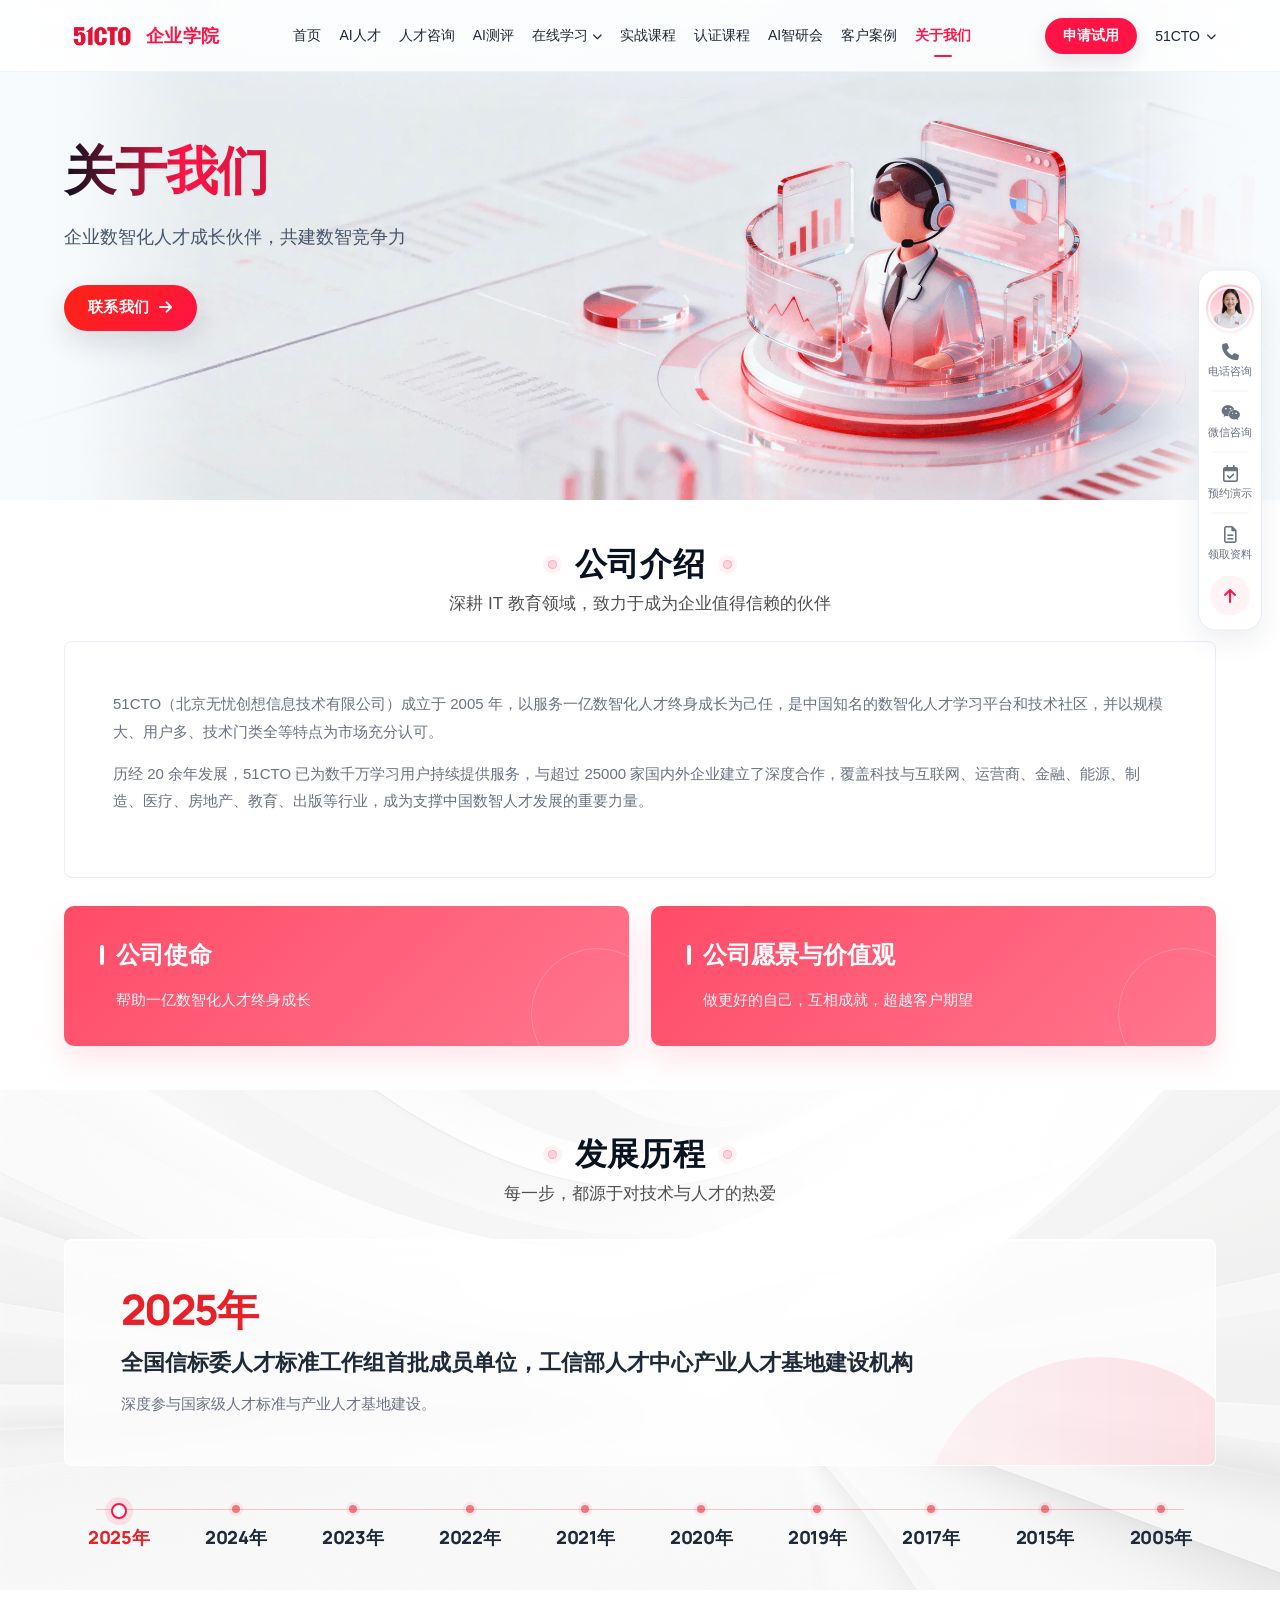
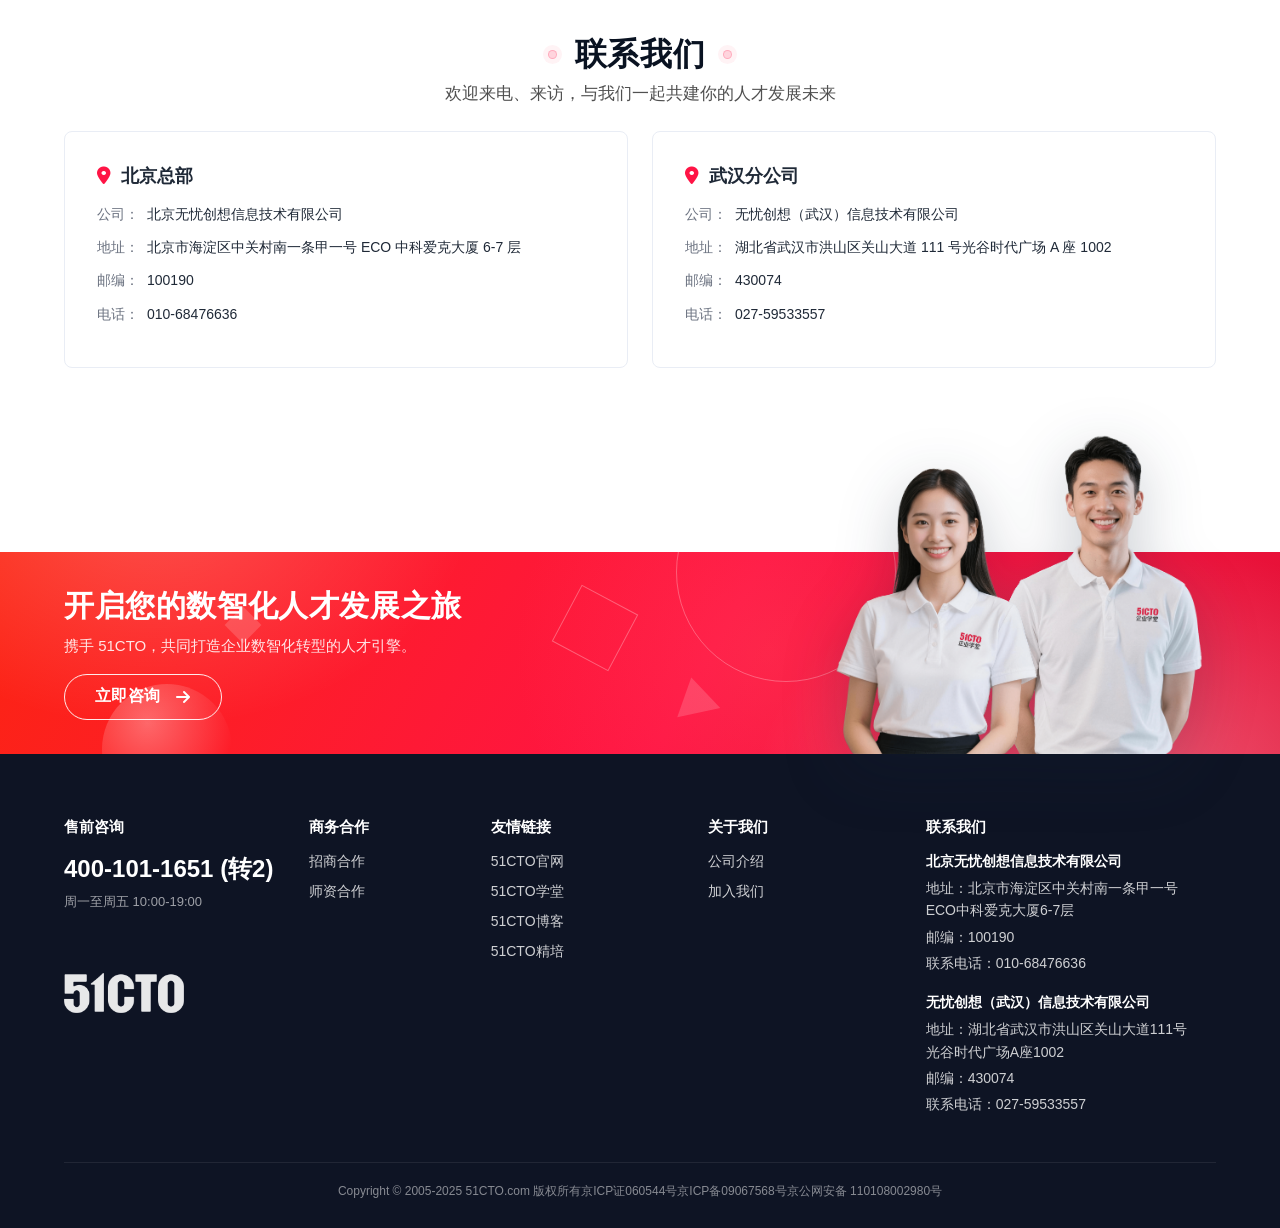
==== commit 6d15d1fe: "更新整体排版 添加留资入口" ====
--- a/about.html
+++ b/about.html
@@ -5,46 +5,27 @@
 <meta name="viewport" content="width=device-width, initial-scale=1.0" />
 <title>关于我们 — 51CTO 企业学院</title>
 <link rel="stylesheet" href="https://cdnjs.cloudflare.com/ajax/libs/font-awesome/6.4.0/css/all.min.css">
+<link rel="preconnect" href="https://fonts.googleapis.com">
+<link rel="preconnect" href="https://fonts.gstatic.com" crossorigin>
+<link rel="stylesheet" href="https://fonts.googleapis.com/css2?family=Manrope:wght@800;900&display=swap">
 <link rel="stylesheet" href="assets/site.css">
 <style>
-/* Hero with image — both edges blended into the page background */
+/* Hero with image */
 .about-hero{
   min-height:500px;
-  background:linear-gradient(180deg,
-    rgba(255,255,255,1) 0%,
-    rgba(248,250,253,1) 60%,
-    rgba(243,246,250,1) 100%);
-}
-.about-hero::before{
-  content: '';
-  display: block;
-  position: absolute;
-  top: 0; right: 0; bottom: 0; left: 0;
-  z-index: 1;
-  pointer-events: none;
-  background: url('assets/about-hero.png') right 5% bottom / auto 88% no-repeat;
-  -webkit-mask-image: 
-    linear-gradient(to right, transparent 0%, transparent 45%, black 75%, black 100%),
-    linear-gradient(to bottom, transparent 0%, black 10%, black 90%, transparent 100%);
-  -webkit-mask-composite: source-in;
-  mask-image: 
-    linear-gradient(to right, transparent 0%, transparent 45%, black 75%, black 100%),
-    linear-gradient(to bottom, transparent 0%, black 10%, black 90%, transparent 100%);
-  mask-composite: intersect;
-}
-.about-hero .container{position:relative;z-index:3}
+  background:#f8fbfd url('assets/hero/consulting-hero.png') center / cover no-repeat;
+}
+.about-hero::before{display:none}
+.about-hero .container{position:relative;z-index:2;width:100%}
 .about-hero .hero-copy{max-width:600px}
 .about-hero .hero-sub{max-width:620px}
 
-@media (max-width:1080px){
-  .about-hero{min-height:340px;padding-top:108px}
-}
 @media (max-width:768px){
   .about-hero .hero-copy{max-width:none}
 }
 
 .intro{display:grid;grid-template-columns:1.2fr 1fr;gap:40px;align-items:center;
-  background:#fff;border:1px solid var(--line);border-radius:24px;padding:48px;box-shadow:var(--shadow-card)}
+  background:#fff;border:1px solid var(--line);border-radius:24px;padding:48px;box-shadow:none}
 .intro h3{margin:0 0 16px;font-size:24px;font-weight:800;color:var(--ink-2)}
 .intro p{margin:0 0 14px;font-size:15px;line-height:1.85;color:var(--muted-2)}
 .intro-stats{display:grid;grid-template-columns:1fr 1fr;gap:18px;margin-top:22px}
@@ -58,6 +39,67 @@
     linear-gradient(135deg,#FFE3E9,#F5F8FE);
   display:grid;place-items:center;font-weight:800;color:var(--red-deep);font-size:32px;letter-spacing:0.04em;
 }
+.about-mvv-grid{
+  display:grid;
+  grid-template-columns:repeat(2,minmax(0,1fr));
+  gap:22px;
+  margin-top:28px;
+}
+.about-mvv-card{
+  position:relative;
+  min-height:140px;
+  border-radius:10px;
+  padding:32px 36px;
+  color:#fff;
+  overflow:hidden;
+  background:linear-gradient(135deg,#FF4B68 0%,#FF768D 100%);
+  border:none;
+  box-shadow:0 16px 30px rgba(255,107,138,0.16);
+  display:flex;
+  flex-direction:column;
+  justify-content:center;
+  transition:transform .3s ease, box-shadow .3s ease;
+}
+.about-mvv-card:hover{
+  transform:translateY(-4px);
+  box-shadow:0 20px 36px rgba(255,107,138,0.22);
+}
+.about-mvv-card::before{
+  content:'';
+  position:absolute;
+  right:-34px;
+  bottom:-34px;
+  width:130px;
+  height:130px;
+  border-radius:999px;
+  border:1px solid rgba(255,255,255,0.25);
+  opacity:.8;
+}
+.about-mvv-card h3{
+  margin:0;
+  font-size:24px;
+  font-weight:800;
+  color:#fff;
+  display:flex;
+  align-items:center;
+  gap:12px;
+}
+.about-mvv-card h3::before{
+  content:'';
+  display:block;
+  width:4px;
+  height:20px;
+  background:#fff;
+  border-radius:999px;
+}
+.about-mvv-card p{
+  margin:16px 0 0 16px;
+  padding:0;
+  border:none;
+  font-size:15px;
+  line-height:1.7;
+  color:rgba(255,255,255,0.95);
+}
 
 .vv-grid{display:grid;grid-template-columns:repeat(3,minmax(0,1fr));gap:20px}
 .vv-card{
@@ -82,16 +124,200 @@
 .timeline{
   position:relative;display:grid;grid-template-columns:1fr;gap:24px;padding-left:40px;
 }
-.timeline::before{content:'';position:absolute;left:8px;top:0;bottom:0;width:2px;
+.timeline::before{content:'';position:absolute;left:12px;top:0;bottom:0;width:1px;
   background:repeating-linear-gradient(180deg,rgba(255,20,69,0.3) 0 6px, transparent 6px 12px)}
-.tl-item{position:relative;background:#fff;border:1px solid var(--line);border-radius:14px;padding:20px 24px;
-  transition:transform .25s, box-shadow .25s, border-color .25s}
-.tl-item:hover{transform:translateX(4px);box-shadow:var(--shadow-card)}
-.tl-item::before{content:'';position:absolute;left:-39px;top:24px;width:18px;height:18px;border-radius:999px;
-  background:#fff;border:3px solid var(--red);box-shadow:0 0 0 4px rgba(20,32,56,0.06)}
-.tl-item .year{font-family:Inter,sans-serif;font-weight:800;font-size:22px;color:var(--red-deep);line-height:1}
+.tl-item{position:relative;background:rgba(255,255,255,0.58);border:1px solid rgba(255,255,255,0.96);border-radius:14px;padding:20px 170px 20px 24px;
+  backdrop-filter:blur(14px);-webkit-backdrop-filter:blur(14px);
+  box-shadow:inset 0 1px 0 rgba(255,255,255,0.95);
+  transition:transform .25s, box-shadow .25s, border-color .25s, background .25s}
+.tl-item:hover{transform:translateX(4px);background:rgba(255,255,255,0.76);box-shadow:inset 0 1px 0 rgba(255,255,255,0.98)}
+.tl-item::before{content:'';position:absolute;left:-36px;top:27px;width:12px;height:12px;border-radius:999px;
+  background:#fff;border:2px solid var(--red);box-shadow:0 0 0 4px rgba(255,20,69,0.08);
+  animation:timeline-breathe 2.6s ease-in-out infinite}
+@keyframes timeline-breathe{
+  0%,100%{box-shadow:0 0 0 4px rgba(255,20,69,0.08);transform:scale(1)}
+  50%{box-shadow:0 0 0 10px rgba(255,20,69,0);transform:scale(1.12)}
+}
+.tl-item .year{
+  position:absolute;right:24px;top:50%;transform:translateY(-50%);
+  font-family:Inter,sans-serif;font-weight:900;font-size:58px;line-height:1;letter-spacing:-0.06em;
+  color:rgba(230,33,42,0.08);pointer-events:none;z-index:0;
+}
+.tl-item:hover .year{color:rgba(230,33,42,0.13)}
 .tl-item h4{margin:8px 0 4px;font-size:16px;font-weight:700;color:var(--ink-2)}
 .tl-item p{margin:0;font-size:14px;line-height:1.7;color:var(--muted-2)}
+.tl-item h4,.tl-item p{position:relative;z-index:1}
+
+section[data-screen-label="05 Timeline"]{
+  background:linear-gradient(180deg, rgba(251,251,253,0.92) 0%, rgba(245,248,252,0.88) 100%);
+}
+section[data-screen-label="05 Timeline"]::before{
+  background:url('assets/bg/section-courses.jpg') center / cover no-repeat!important;
+  opacity:0.45!important;
+}
+
+.about-vm-wrap,
+section[data-screen-label="05 Timeline"]{display:none}
+body[data-page="about"] .section.alt.about-mission-module,
+body[data-page="about"] .section.alt.about-values-module,
+body[data-page="about"] .section.alt.about-journey{
+  position:relative;isolation:isolate;overflow:hidden;
+  background:transparent!important;
+}
+body[data-page="about"] .section.alt.about-mission-module::before,
+body[data-page="about"] .section.alt.about-values-module::before,
+body[data-page="about"] .section.alt.about-journey::before{
+  content:'';position:absolute;inset:0;z-index:-1;
+  background:url('assets/bg/section-cases.png') center / 100% auto no-repeat!important;
+  opacity:.25!important;pointer-events:none;
+}
+body[data-page="about"] .section.alt.about-mission-module::after,
+body[data-page="about"] .section.alt.about-values-module::after,
+body[data-page="about"] .section.alt.about-journey::after{
+  display:none;
+}
+.about-value-cards{
+  display:grid;grid-template-columns:1fr;gap:18px;
+  width:100%;margin:0;
+}
+.about-value-card{
+  position:relative;min-height:158px;padding:34px 44px;border-radius:8px;overflow:visible;
+  background:rgba(255,255,255,0.66);border:1px solid rgba(255,255,255,0.98);
+  color:var(--ink-2);box-shadow:inset 0 1px 0 rgba(255,255,255,0.96);
+  backdrop-filter:blur(14px);-webkit-backdrop-filter:blur(14px);
+  transition:transform .35s cubic-bezier(0.16,1,0.3,1),border-color .35s ease;
+}
+.about-value-card::before{
+  content:'';display:block;position:absolute;inset:0;border-radius:inherit;overflow:hidden;
+  background:
+    radial-gradient(circle at 88% 0%, rgba(20,32,56,0.05), transparent 46%),
+    linear-gradient(180deg,#fff 0%,#fbfcff 100%);
+  pointer-events:none;z-index:1;
+}
+.about-value-card::after{
+  display:none;
+}
+.about-value-card:hover{transform:translateY(-6px);border-color:rgba(230,33,42,0.10)}
+.about-value-illust{
+  position:absolute;right:22px;top:-22px;z-index:3;
+  width:132px;height:132px;display:grid;place-items:center;pointer-events:none;
+  transition:transform .55s cubic-bezier(0.34,1.56,0.64,1);
+}
+.about-value-illust img{max-width:132px;max-height:128px;width:auto;height:auto;object-fit:contain;display:block;filter:none}
+.about-value-card:hover .about-value-illust{transform:translateY(-6px) scale(1.06) rotate(-4deg)}
+.about-value-card h3{position:relative;z-index:2;margin:0;font-size:28px;font-weight:800;letter-spacing:.02em;max-width:calc(100% - 138px)}
+.about-value-card h3::after{content:'';display:block;width:100%;height:1px;background:rgba(20,32,56,0.08);margin:20px 0 18px}
+.about-value-card p{position:relative;z-index:2;margin:0;font-size:17px;line-height:1.7;color:var(--muted-2);max-width:calc(100% - 138px)}
+.about-value-tags{position:relative;z-index:2;display:flex;flex-wrap:wrap;gap:8px;margin-top:12px;max-width:calc(100% - 138px)}
+.about-value-tags span{
+  display:inline-flex;padding:4px 9px;border-radius:999px;
+  background:#f5f6fa;border:1px solid rgba(20,32,56,0.05);
+  color:var(--muted-2);font-size:13px;font-weight:700;
+}
+.about-mission-module .about-value-card{
+  min-height:170px;
+  display:flex;
+  align-items:center;
+}
+.about-mission-module .about-value-card p{
+  margin:0;
+  max-width:calc(100% - 186px);
+  padding:0;
+  border:0;
+  background:transparent;
+  box-shadow:none;
+  font-family:"Manrope","OPPO Sans","Helvetica Neue",Helvetica,Arial,sans-serif;
+  font-size:clamp(26px,2.8vw,38px);
+  font-weight:900;
+  line-height:1.24;
+  letter-spacing:.01em;
+  color:#1f2f48;
+  text-shadow:0 1px 0 rgba(255,255,255,0.7);
+}
+.about-values-module .about-value-card{
+  min-height:170px;
+  display:flex;
+  align-items:center;
+}
+.about-values-module .about-value-tags{
+  margin-top:0;
+  gap:10px;
+  max-width:calc(100% - 186px);
+}
+.about-values-module .about-value-tags span{
+  padding:8px 14px;
+  border-radius:999px;
+  border:1px solid rgba(20,32,56,0.10);
+  background:rgba(255,255,255,0.92);
+  box-shadow:none;
+  color:#31425f;
+  font-size:13px;
+  font-weight:700;
+  letter-spacing:.01em;
+}
+.about-mission-module .section-head,
+.about-values-module .section-head,
+.about-journey .section-head{margin-bottom:34px}
+.about-timeline-shell{width:100%;margin:0}
+.about-years{
+  position:relative;display:flex;align-items:flex-start;justify-content:space-between;gap:18px;
+  padding:34px 24px 0;
+}
+.about-years::before{
+  content:'';position:absolute;left:32px;right:32px;top:43px;height:1px;
+  background:rgba(230,33,42,0.24);
+}
+.about-year-btn{
+  position:relative;z-index:1;border:0;background:transparent;color:var(--ink-2);
+  display:block;min-width:58px;padding:28px 0 0;
+  font-family:"Manrope","OPPO Sans","Helvetica Neue",Helvetica,Arial,sans-serif;
+  font-size:18px;line-height:1;font-weight:900;letter-spacing:-0.02em;cursor:pointer;
+}
+.about-year-btn::after{
+  content:'';position:absolute;left:50%;top:5px;transform:translateX(-50%);
+  width:8px;height:8px;border-radius:999px;background:rgba(230,33,42,0.58);
+  box-shadow:0 0 0 3px rgba(255,20,69,0.08);
+  transition:transform .25s ease,background .25s ease,box-shadow .25s ease,border-color .25s ease;
+}
+.about-year-btn.active{color:var(--red-deep)}
+.about-year-btn.active::after{
+  top:3px;width:12px;height:12px;background:#fff;
+  border:2px solid var(--red);
+  box-shadow:0 0 0 6px rgba(255,20,69,0.10);
+  animation:about-year-breathe 2.4s ease-in-out infinite;
+}
+@keyframes about-year-breathe{
+  0%,100%{box-shadow:0 0 0 6px rgba(255,20,69,0.10);transform:translateX(-50%) scale(1)}
+  50%{box-shadow:0 0 0 12px rgba(255,20,69,0);transform:translateX(-50%) scale(1.12)}
+}
+.about-story-card{
+  position:relative;min-height:210px;border-radius:8px;padding:48px 56px;
+  background:rgba(255,255,255,0.66);border:1px solid rgba(255,255,255,0.98);
+  backdrop-filter:blur(14px);-webkit-backdrop-filter:blur(14px);
+  box-shadow:inset 0 1px 0 rgba(255,255,255,0.96);
+  overflow:hidden;
+}
+.about-story-card::before{
+  content:'';position:absolute;right:-64px;bottom:-112px;width:360px;height:220px;border-radius:999px 999px 0 0;
+  background:linear-gradient(90deg,rgba(255,20,69,0.04),rgba(255,20,69,0.13));
+  animation:about-card-orb 9s ease-in-out infinite alternate;
+  transform-origin:center;
+}
+@keyframes about-card-orb{
+  0%{transform:translate3d(0,0,0) scale(1)}
+  50%{transform:translate3d(-24px,-10px,0) scale(1.06)}
+  100%{transform:translate3d(14px,-18px,0) scale(1.03)}
+}
+.about-story-panel{position:relative;z-index:1;display:none;animation:about-story-in .32s ease both}
+.about-story-panel.active{display:block}
+@keyframes about-story-in{from{opacity:0;transform:translateY(8px)}to{opacity:1;transform:translateY(0)}}
+.about-story-panel .year{
+  font-family:"Manrope","OPPO Sans","Helvetica Neue",Helvetica,Arial,sans-serif;
+  font-size:42px;font-weight:900;line-height:1;color:var(--red-deep);
+  letter-spacing:-.04em;margin-bottom:18px;
+}
+.about-story-panel h4{margin:0;font-size:22px;font-weight:800;color:var(--ink-2)}
+.about-story-panel p{margin:12px 0 0;font-size:15px;line-height:1.8;color:var(--muted-2);max-width:760px}
 
 .contact-grid{display:grid;grid-template-columns:1fr 1fr;gap:24px}
 .contact-card{
@@ -106,8 +332,41 @@
 
 @media (max-width:1080px){
   .intro{grid-template-columns:1fr;padding:32px}
+  .about-mvv-grid{grid-template-columns:1fr;gap:14px}
   .vv-grid{grid-template-columns:1fr}
   .contact-grid{grid-template-columns:1fr}
+  .about-value-cards{max-width:none}
+  .about-years{overflow-x:auto;justify-content:flex-start;padding-bottom:6px}
+  .about-years::before{left:32px;right:auto;width:max(860px, calc(100% - 64px))}
+  .about-year-btn{flex:0 0 72px}
+}
+@media (max-width:640px){
+  .tl-item{padding:20px 24px 74px}
+  .tl-item .year{right:20px;top:auto;bottom:14px;transform:none;font-size:46px}
+  .about-mvv-card{padding:24px 20px;min-height:auto}
+  .about-mvv-card h3{font-size:20px}
+  .about-mvv-card p{margin:10px 0 0 16px;font-size:14px}
+  .about-value-cards{grid-template-columns:1fr;gap:16px;margin-bottom:0}
+  .about-value-card{padding:24px 24px;min-height:132px}
+  .about-value-card h3{font-size:23px}
+  .about-value-illust{right:12px;top:-16px;width:96px;height:96px}
+  .about-value-illust img{max-width:96px;max-height:92px}
+  .about-value-card h3,.about-value-card p,.about-value-tags{max-width:calc(100% - 92px)}
+  .about-mission-module .about-value-card p{
+    font-size:clamp(20px,5.2vw,30px);
+    max-width:calc(100% - 102px);
+  }
+  .about-values-module .about-value-tags{
+    max-width:calc(100% - 102px);
+    gap:8px;
+  }
+  .about-values-module .about-value-tags span{
+    padding:6px 10px;
+    font-size:12px;
+  }
+  .about-story-card{padding:30px 24px;min-height:190px}
+  .about-story-panel .year{font-size:34px}
+  .about-story-panel h4{font-size:18px}
 }
 </style>
 </head>
@@ -116,13 +375,12 @@
 <nav class="nav" id="site-nav"></nav>
 
 <section class="hero about-hero" data-screen-label="01 Hero">
-  <div class="container">
-    <div class="hero-copy reveal in">
-      <span class="hero-eyebrow"><span class="dot"></span>关于我们</span>
+  <div class="container reveal in">
+    <div class="hero-copy">
       <h1>关于我们</h1>
       <p class="hero-sub">企业数智化人才成长伙伴，共建数智竞争力</p>
       <div class="hero-actions">
-        <a class="btn btn-primary" href="#site-footer">联系我们 <i class="fas fa-arrow-right"></i></a>
+        <a class="btn btn-primary js-phone-btn" href="#">联系我们 <i class="fas fa-arrow-right"></i></a>
       </div>
     </div>
   </div>
@@ -138,6 +396,53 @@
       <div>
         <p>51CTO（北京无忧创想信息技术有限公司）成立于 2005 年，以服务一亿数智化人才终身成长为己任，是中国知名的数智化人才学习平台和技术社区，并以规模大、用户多、技术门类全等特点为市场充分认可。</p>
         <p>历经 20 余年发展，51CTO 已为数千万学习用户持续提供服务，与超过 25000 家国内外企业建立了深度合作，覆盖科技与互联网、运营商、金融、能源、制造、医疗、房地产、教育、出版等行业，成为支撑中国数智人才发展的重要力量。</p>
+      </div>
+    </div>
+    <div class="about-mvv-grid reveal delay-2">
+      <article class="about-mvv-card mvv-mission">
+        <h3>公司使命</h3>
+        <p>帮助一亿数智化人才终身成长</p>
+      </article>
+      <article class="about-mvv-card mvv-vision">
+        <h3>公司愿景与价值观</h3>
+        <p>做更好的自己，互相成就，超越客户期望</p>
+      </article>
+    </div>
+  </div>
+</section>
+
+<section class="section alt about-journey" data-screen-label="03 Journey">
+  <div class="container">
+    <div class="section-head reveal">
+      <h2><span class="bar"></span>发展历程<span class="bar"></span></h2>
+      <p>每一步，都源于对技术与人才的热爱</p>
+    </div>
+
+    <div class="about-timeline-shell reveal delay-1">
+      <div class="about-story-card">
+        <article class="about-story-panel active" data-about-story="2025"><div class="year">2025年</div><h4>全国信标委人才标准工作组首批成员单位，工信部人才中心产业人才基地建设机构</h4><p>深度参与国家级人才标准与产业人才基地建设。</p></article>
+        <article class="about-story-panel" data-about-story="2024"><div class="year">2024年</div><h4>首批通过“中国企业教育培训菁英联盟认证”</h4><p>培训服务能力和交付品质持续获得行业认可。</p></article>
+        <article class="about-story-panel" data-about-story="2023"><div class="year">2023年</div><h4>联合发布国内首个元宇宙智能算法人才团体标准，企业数字化人才认证项目上线</h4><p>参与人才标准建设，推动认证项目规模化落地。</p></article>
+        <article class="about-story-panel" data-about-story="2022"><div class="year">2022年</div><h4>荣获首批“企业人才培训基地”称号</h4><p>企业人才培养能力获得权威认可。</p></article>
+        <article class="about-story-panel" data-about-story="2021"><div class="year">2021年</div><h4>数字化专业人才发展创新成果编入《中国企业培训蓝皮书 XIII》</h4><p>企业人才发展实践获得行业研究收录。</p></article>
+        <article class="about-story-panel" data-about-story="2020"><div class="year">2020年</div><h4>鸿蒙社区成为华为官方唯一综合技术社区，在线学习平台 2.0 上线</h4><p>平台能力升级，进一步连接技术社区与企业学习场景。</p></article>
+        <article class="about-story-panel" data-about-story="2019"><div class="year">2019年</div><h4>获得高成资本 C 轮融资，成为 PMI 双授权机构</h4><p>资本与权威资质进一步夯实业务发展基础。</p></article>
+        <article class="about-story-panel" data-about-story="2017"><div class="year">2017年</div><h4>武汉分公司成立，企培事业部成立</h4><p>企业培训服务进入体系化建设阶段。</p></article>
+        <article class="about-story-panel" data-about-story="2015"><div class="year">2015年</div><h4>51CTO 学院成立，用户突破 1600 万</h4><p>在线学习业务快速发展，形成规模化技术人才学习平台。</p></article>
+        <article class="about-story-panel" data-about-story="2005"><div class="year">2005年</div><h4>51CTO.com 成立，快速成长为中国领先的技术社区</h4><p>开启技术社区服务，持续沉淀 IT 技术内容与开发者生态。</p></article>
+      </div>
+
+      <div class="about-years" role="tablist" aria-label="发展历程年份切换">
+        <button class="about-year-btn active" type="button" data-about-year="2025">2025年</button>
+        <button class="about-year-btn" type="button" data-about-year="2024">2024年</button>
+        <button class="about-year-btn" type="button" data-about-year="2023">2023年</button>
+        <button class="about-year-btn" type="button" data-about-year="2022">2022年</button>
+        <button class="about-year-btn" type="button" data-about-year="2021">2021年</button>
+        <button class="about-year-btn" type="button" data-about-year="2020">2020年</button>
+        <button class="about-year-btn" type="button" data-about-year="2019">2019年</button>
+        <button class="about-year-btn" type="button" data-about-year="2017">2017年</button>
+        <button class="about-year-btn" type="button" data-about-year="2015">2015年</button>
+        <button class="about-year-btn" type="button" data-about-year="2005">2005年</button>
       </div>
     </div>
   </div>
@@ -278,9 +583,38 @@
   </div>
 </section>
 
+<section class="section alt" id="cta" data-screen-label="06 CTA">
+  <div class="cta-banner reveal">
+    <div class="cta-deco"><span></span><span></span><span></span><span></span><span></span></div>
+    <div class="container cta-banner-inner">
+      <div class="cta-banner-copy">
+        <h3>开启您的数智化人才发展之旅</h3>
+        <p>携手 51CTO，共同打造企业数智化转型的人才引擎。</p>
+      </div>
+      <div class="actions">
+        <a class="btn btn-white js-trial-btn" href="#" data-type="consult">立即咨询 <i class="fas fa-arrow-right"></i></a>
+      </div>
+      <img class="cta-banner-illust" src="assets/bg/cta-banner.png" alt="">
+    </div>
+  </div>
+</section>
 
 <footer class="site-footer" id="site-footer"></footer>
 <aside class="side" id="site-side"></aside>
 <script src="assets/site.js"></script>
+<script>
+function setAboutYear(btn){
+  var year = btn.getAttribute('data-about-year');
+  document.querySelectorAll('.about-year-btn').forEach(function(item){ item.classList.toggle('active', item === btn); });
+  document.querySelectorAll('.about-story-panel').forEach(function(panel){
+    panel.classList.toggle('active', panel.getAttribute('data-about-story') === year);
+  });
+}
+document.querySelectorAll('.about-year-btn').forEach(function(btn){
+  btn.addEventListener('mouseenter', function(){ setAboutYear(btn); });
+  btn.addEventListener('focus', function(){ setAboutYear(btn); });
+  btn.addEventListener('click', function(){ setAboutYear(btn); });
+});
+</script>
 </body>
 </html>
--- a/assets/site.css
+++ b/assets/site.css
@@ -31,6 +31,7 @@
   background:#fff;
   -webkit-font-smoothing:antialiased;
   text-rendering:optimizeLegibility;
+  overflow-x:hidden;
 }
 img{display:block;max-width:100%}
 a{color:inherit;text-decoration:none}
@@ -48,8 +49,8 @@
   border-bottom:1px solid rgba(233,237,245,0.6);
 }
 .nav .container{display:flex;align-items:center;gap:24px;height:100%}
-.brand{display:flex;align-items:center;gap:10px;font-weight:800;color:var(--ink)}
-.brand img{height:30px;width:auto}
+.brand{display:flex;align-items:center;gap:6px;font-weight:800;color:var(--ink)}
+.brand img{height:38px;width:auto}
 .brand .name{font-size:18px;color:var(--red);font-weight:800;letter-spacing:0.02em}
 .menu{display:flex;gap:18px;flex:1;justify-content:center;height:100%;align-items:center}
 .menu a,
@@ -70,45 +71,55 @@
 .nav-drop:hover .nav-drop-trigger i{transform:rotate(180deg)}
 .nav-drop-menu{
   position:fixed;left:0;right:0;top:58px;z-index:49;
-  opacity:0;visibility:hidden;transform:translateY(10px) scale(.985);
-  transition:opacity .24s ease, transform .24s cubic-bezier(.2,.8,.2,1), visibility .24s ease;
+  opacity:0;visibility:hidden;transform:translateY(-8px);
+  transition:opacity .28s ease, transform .32s cubic-bezier(.16,1,.3,1), visibility .28s ease;
   pointer-events:none;
-  padding-top:24px;
-}
-.nav-drop:hover .nav-drop-menu{opacity:1;visibility:visible;transform:translateY(0) scale(1);pointer-events:auto}
+  padding-top:14px;
+}
+.nav-drop:hover .nav-drop-menu{opacity:1;visibility:visible;transform:translateY(0);pointer-events:auto}
 .nav-drop-inner{
   position:relative;
-  max-width:min(980px, calc(100vw - 48px));margin:0 auto;padding:22px;
-  background:#fff;
-  border:1px solid var(--line);
-  border-radius:26px;
-  box-shadow:0 24px 70px rgba(20,32,56,0.16);
-}
-.nav-drop-inner::before{
-  display:none;
-}
+  max-width:min(1040px, calc(100vw - 48px));margin:0 auto;padding:18px;
+  background:rgba(255,255,255,0.96);
+  border:1px solid rgba(233,237,245,0.92);
+  border-radius:12px;
+  box-shadow:0 18px 44px rgba(20,32,56,0.10);
+  backdrop-filter:blur(16px);-webkit-backdrop-filter:blur(16px);
+  transform-origin:top center;
+}
+.nav-drop-inner::before{content:'';position:absolute;left:0;right:0;top:0;height:3px;background:var(--red);border-radius:12px 12px 0 0}
 .nav-drop-head{
   display:none;
 }
 .nav-drop-grid{
-  position:relative;z-index:1;display:flex;
-  justify-content:center;gap:12px;
-}
+  position:relative;z-index:1;display:grid;
+  grid-template-columns:repeat(5,minmax(0,1fr));
+  gap:10px;
+}
+.nav-drop-menu[data-count="2"] .nav-drop-inner{max-width:min(520px, calc(100vw - 48px))}
+.nav-drop-menu[data-count="2"] .nav-drop-grid{grid-template-columns:repeat(2,minmax(0,1fr))}
 .menu .nav-drop-card{
-  min-width:0;width:176px;padding:16px 12px;border-radius:20px;
-  display:flex;justify-content:center;align-items:center;gap:10px;
-  background:#fff;border:1px solid var(--line);
+  min-width:0;width:auto;padding:14px 14px;border-radius:8px;
+  display:flex;justify-content:flex-start;align-items:center;gap:12px;
+  background:rgba(255,255,255,0.78);border:1px solid transparent;
   color:var(--ink-2);font-weight:700;
-  box-shadow:0 8px 18px rgba(20,32,56,0.04);
-  transition:transform .25s cubic-bezier(.2,.8,.2,1), background .25s ease, box-shadow .25s ease, border-color .25s ease, color .25s ease;
+  box-shadow:none;
+  opacity:0;transform:translateY(8px);
+  transition:opacity .28s ease, transform .28s cubic-bezier(.16,1,.3,1), background .25s ease, border-color .25s ease, color .25s ease;
 }
 .menu .nav-drop-card::after{display:none}
+.nav-drop:hover .nav-drop-card{opacity:1;transform:translateY(0)}
+.nav-drop:hover .nav-drop-card:nth-child(1){transition-delay:.03s}
+.nav-drop:hover .nav-drop-card:nth-child(2){transition-delay:.06s}
+.nav-drop:hover .nav-drop-card:nth-child(3){transition-delay:.09s}
+.nav-drop:hover .nav-drop-card:nth-child(4){transition-delay:.12s}
+.nav-drop:hover .nav-drop-card:nth-child(5){transition-delay:.15s}
 .nav-drop-card:hover, .nav-drop-card.active-child{
-  transform:translateY(-4px);background:rgba(255,255,255,0.96);border-color:rgba(230,33,42,0.16);
-  box-shadow:0 18px 36px rgba(20,32,56,0.11);color:var(--red-deep);
+  transform:translateY(-2px);background:#fff;border-color:rgba(230,33,42,0.16);
+  box-shadow:none;color:var(--red-deep);
 }
 .nav-drop-ic{
-  width:46px;height:46px;border-radius:15px;
+  flex:none;width:42px;height:42px;border-radius:8px;
   background:linear-gradient(135deg,#fff,#fff1f3);
   color:var(--red-deep);display:grid;place-items:center;font-size:18px;
   border:1px solid rgba(230,33,42,0.08);
@@ -128,7 +139,7 @@
 .phone-chip i{color:var(--red);font-size:12px}
 .nav-cta{
   display:inline-flex;align-items:center;gap:8px;
-  height:36px;padding:0 18px;border-radius:6px;
+  height:36px;padding:0 18px;border-radius:999px;
   background:var(--red);color:#fff;font-weight:600;font-size:14px;
   box-shadow:0 8px 20px rgba(20,32,56,0.10);
   transition:transform .25s ease, box-shadow .25s ease;
@@ -226,7 +237,7 @@
   transition:transform .25s ease, box-shadow .25s ease, background .25s ease;
 }
 .btn-primary{
-  background:linear-gradient(135deg,var(--red) 0%,var(--red-soft) 100%);
+  background:linear-gradient(135deg,#FC2412 0%,#FF1445 100%);
   color:#fff;box-shadow:0 12px 28px rgba(20,32,56,0.12);
 }
 .btn-primary:hover{transform:translateY(-2px);box-shadow:0 16px 34px rgba(20,32,56,0.18)}
@@ -255,14 +266,48 @@
     rgba(255,250,251,0) 62%);
 }
 
+/* Non-index/about pages: reduce hero height by 100px and vertically center the copy */
+body:not([data-page="index"]):not([data-page="about"]) .hero{
+  min-height:500px;
+}
+body:not([data-page="index"]):not([data-page="about"]) .hero .container{width:100%}
+
+/* Non-index pages: fade the hero image into the page background on BOTH sides */
+body:not([data-page="index"]) .hero::after{
+  content:'';position:absolute;inset:0;pointer-events:none;z-index:1;
+  background:linear-gradient(90deg,
+    #f8fbfd 0%,
+    rgba(248,251,253,0.92) 6%,
+    rgba(248,251,253,0) 16%,
+    rgba(248,251,253,0) 84%,
+    rgba(248,251,253,0.92) 94%,
+    #f8fbfd 100%);
+}
+
 /* ───────────────────── Section common ───────────────────── */
-.section{padding:88px 0;position:relative}
+.section{padding:44px 0;position:relative}
 .section.alt{background:linear-gradient(180deg,#FBFBFD 0%,#F6F9FC 100%)}
+
+/* Non-index pages: replace plain gray .section.alt with one of the homepage textures */
+body:not([data-page="index"]) .section.alt{
+  position:relative;isolation:isolate;
+  background:linear-gradient(180deg, rgba(251,251,253,0.88) 0%, rgba(246,249,252,0.88) 100%);
+}
+body:not([data-page="index"]) .section.alt::before{
+  content:'';position:absolute;inset:0;z-index:-1;
+  background-position:center;background-repeat:no-repeat;background-size:cover;
+  opacity:0.45;pointer-events:none;
+}
+body:not([data-page="index"]) .section.alt:nth-of-type(4n+1)::before{background-image:url('assets/bg/section-courses.jpg')}
+body:not([data-page="index"]) .section.alt:nth-of-type(4n+2)::before{background-image:url('assets/bg/section-clients.jpg')}
+body:not([data-page="index"]) .section.alt:nth-of-type(4n+3)::before{background-image:url('assets/bg/section-cases.png')}
+body:not([data-page="index"]) .section.alt:nth-of-type(4n)::before{background-image:url('assets/bg/section-cert.jpg')}
+body:not([data-page="index"]) .section.alt > .container{position:relative;z-index:1}
 .section.dark{background:#0E1424;color:rgba(255,255,255,0.86)}
-.section-head{text-align:center;margin-bottom:56px;position:relative;z-index:2}
+.section-head{text-align:center;margin-bottom:26px;position:relative;z-index:2}
 .section-head h2{
   margin:0;font-weight:800;
-  font-size:40px;line-height:1.25;color:var(--ink);
+  font-size:32px;line-height:1.25;color:var(--ink);
   letter-spacing:0.02em;
   display:inline-flex;align-items:center;gap:18px;
 }
@@ -272,7 +317,7 @@
   border:1px solid rgba(255,20,69,0.22);
   box-shadow:0 0 0 5px rgba(255,20,69,0.05);
 }
-.section-head p{margin:14px 0 0;font-size:17px;color:var(--muted);font-weight:400}
+.section-head p{margin:8px 0 0;font-size:17px;color:var(--muted);font-weight:400}
 
 /* ───────────────────── Card grid utilities ───────────────────── */
 .card{background:#fff;border:1px solid var(--line);border-radius:16px;transition:transform .35s ease, box-shadow .35s ease, border-color .35s ease}
@@ -350,7 +395,7 @@
 .cta-strip .actions{display:flex;gap:12px;flex-wrap:wrap}
 .cta-strip .btn{position:relative;z-index:1}
 .cta-strip .btn-white{
-  background:linear-gradient(135deg,var(--red),var(--red-soft));
+  background:linear-gradient(135deg,#FC2412 0%,#FF1445 100%);
   color:#fff;box-shadow:0 12px 28px rgba(230,33,42,0.16);
 }
 .cta-strip .btn-white:hover{box-shadow:0 16px 34px rgba(230,33,42,0.22)}
@@ -361,6 +406,98 @@
 .cta-strip .btn-outline-w:hover{background:#fff;color:var(--red-deep)}
 @keyframes cta-float{0%,100%{transform:translateY(-50%) rotate(14deg)}50%{transform:translateY(-56%) rotate(18deg)}}
 @keyframes cta-sweep{0%,42%{left:-18%;opacity:0}58%{opacity:1}100%{left:118%;opacity:0}}
+
+/* CTA banner (red) */
+.cta-banner{
+  position:relative;
+  color:#fff;
+  background:linear-gradient(120deg,#FC2412 0%,#FF1445 55%,#E31136 100%);
+  overflow:visible;
+}
+.cta-banner::before{
+  content:"";
+  position:absolute;
+  inset:0;
+  z-index:0;
+  pointer-events:none;
+  background:
+    radial-gradient(620px 420px at 88% 120%, rgba(255,255,255,0.30), rgba(255,255,255,0) 60%),
+    radial-gradient(520px 380px at 12% -30%, rgba(255,255,255,0.22), rgba(255,255,255,0) 62%),
+    radial-gradient(360px 360px at 60% 50%, rgba(255,80,90,0.30), rgba(255,80,90,0) 70%);
+}
+.cta-deco{position:absolute;inset:0;z-index:0;pointer-events:none;overflow:hidden}
+.cta-deco span{position:absolute;display:block}
+.cta-deco span:nth-child(1){width:220px;height:220px;right:30%;top:-90px;border-radius:50%;border:1.5px solid rgba(255,255,255,0.28)}
+.cta-deco span:nth-child(2){width:130px;height:130px;left:8%;bottom:-60px;border-radius:50%;background:radial-gradient(circle at 35% 30%, rgba(255,255,255,0.32), rgba(255,255,255,0) 70%)}
+.cta-deco span:nth-child(3){width:64px;height:64px;left:44%;top:22%;border:1.5px solid rgba(255,255,255,0.30);transform:rotate(28deg)}
+.cta-deco span:nth-child(4){width:26px;height:26px;left:18%;top:30%;background:rgba(255,255,255,0.16);transform:rotate(45deg)}
+.cta-deco span:nth-child(5){right:44%;bottom:20%;width:0;height:0;border-left:22px solid transparent;border-right:22px solid transparent;border-bottom:36px solid rgba(255,255,255,0.16);transform:rotate(-12deg)}
+.cta-banner-inner{
+  position:relative;
+  z-index:1;
+  display:flex;
+  flex-direction:column;
+  align-items:flex-start;
+  gap:18px;
+  padding:34px 24px;
+  min-height:128px;
+}
+.cta-banner-copy h3{margin:0;font-size:30px;font-weight:700;line-height:1.3;color:#fff;letter-spacing:0.02em}
+.cta-banner-copy p{margin:12px 0 0;font-size:15px;color:rgba(255,255,255,0.88)}
+.cta-banner .actions{position:relative;z-index:3}
+.cta-banner .btn-white{
+  background:transparent;
+  color:#fff;
+  padding:13px 30px;
+  font-size:16px;
+  font-weight:700;
+  border-radius:999px;
+  letter-spacing:0.02em;
+  border:1.5px solid rgba(255,255,255,0.9);
+  box-shadow:none;
+  transition:background .25s ease,color .25s ease,transform .25s ease,box-shadow .25s ease;
+}
+.cta-banner .btn-white i{margin-left:6px;transition:transform .25s ease}
+.cta-banner .btn-white:hover{
+  background:#fff;
+  color:#E31136;
+  border-color:#fff;
+  box-shadow:0 10px 24px rgba(15,15,40,0.22);
+  transform:translateY(-2px);
+}
+.cta-banner .btn-white:hover i{transform:translateX(4px)}
+.cta-banner-illust{
+  position:absolute;
+  right:3%;
+  bottom:0;
+  width:auto;
+  height:320px;
+  pointer-events:none;
+  z-index:2;
+  filter:drop-shadow(0 16px 30px rgba(20,32,56,0.22));
+}
+
+/* Match CTA spacing/layout with assessment page */
+body[data-page="course"] #cta.section.alt,
+body[data-page="pro-certification"] #cta.section.alt,
+body[data-page="cases"] #cta.section.alt,
+body[data-page="about"] #cta.section.alt,
+body[data-page="ai-research"] #cta.section.alt,
+body[data-page="consulting"] #cta.section.alt,
+body[data-page="consulting"] #cta.section{
+  padding:140px 0 0;
+  overflow:visible;
+  background:#fff;
+}
+body[data-page="course"] #cta.section.alt::before,
+body[data-page="pro-certification"] #cta.section.alt::before,
+body[data-page="cases"] #cta.section.alt::before,
+body[data-page="about"] #cta.section.alt::before,
+body[data-page="ai-research"] #cta.section.alt::before,
+body[data-page="consulting"] #cta.section.alt::before,
+body[data-page="consulting"] #cta.section::before{
+  display:none;
+}
 .btn-white{background:#fff;color:var(--red-deep);box-shadow:0 12px 28px rgba(0,0,0,0.12)}
 .btn-outline-w{background:transparent;color:#fff;border:1px solid rgba(255,255,255,0.6)}
 .btn-outline-w:hover{background:rgba(255,255,255,0.12)}
@@ -405,7 +542,7 @@
   box-shadow:0 1px 2px rgba(0,0,0,0.05);
 }
 .side .advisor img{
-  width:44px;height:44px;border-radius:999px;border:2px solid #fff;object-fit:cover;
+  width:44px;height:44px;border-radius:999px;border:2px solid #fff;object-fit:cover;object-position:top;
 }
 .side-item{
   width:48px;padding:10px 0;
@@ -433,8 +570,8 @@
   -webkit-mask-image:linear-gradient(90deg,transparent 0%,#000 10%,#000 90%,transparent 100%);
           mask-image:linear-gradient(90deg,transparent 0%,#000 10%,#000 90%,transparent 100%);
 }
-.marquee{display:flex;width:max-content;animation:scroll 50s linear infinite;margin-bottom:18px}
-.marquee.rev{animation-direction:reverse;animation-duration:60s}
+.marquee{display:flex;width:max-content;animation:scroll 100s linear infinite;margin-bottom:18px}
+.marquee.rev{animation-direction:reverse;animation-duration:120s}
 .marquee:hover{animation-play-state:paused}
 .logo-pill{
   flex:0 0 auto;width:180px;height:84px;margin-right:18px;
@@ -455,6 +592,14 @@
   footer.site-footer .footer-grid{grid-template-columns:1fr 1fr}
   .menu{display:none}
   .phone-chip{display:none}
+  .cta-banner-illust{height:280px;right:1%}
+  body[data-page="course"] #cta.section.alt,
+  body[data-page="pro-certification"] #cta.section.alt,
+  body[data-page="cases"] #cta.section.alt,
+  body[data-page="about"] #cta.section.alt,
+  body[data-page="ai-research"] #cta.section.alt,
+  body[data-page="consulting"] #cta.section.alt,
+  body[data-page="consulting"] #cta.section{padding-top:120px}
 }
 @media (max-width:640px){
   .hero{padding-top:110px;padding-bottom:64px}
@@ -462,9 +607,517 @@
   .hero h1{font-size:32px}
   .hero-sub{font-size:16px}
   .grid-2,.grid-3,.grid-4,.grid-5{grid-template-columns:1fr}
-  .section{padding:60px 0}
-  .section-head h2{font-size:28px}
+  .section{padding:30px 0}
+  .section-head{margin-bottom:22px}
+  .section-head h2{font-size:26px}
   .cta-strip{grid-template-columns:1fr;padding:32px 24px}
+  .cta-banner-copy h3{font-size:24px}
+  .cta-banner-illust{display:none}
   footer.site-footer .footer-grid{grid-template-columns:1fr}
   .side{display:none}
 }
+
+/* ════════════════════════════════════════════════════════════════
+   申请试用弹窗（全站共用）
+   ════════════════════════════════════════════════════════════════ */
+@keyframes trialPulse {
+  0% { box-shadow: 0 12px 28px rgba(255,20,69,.25), 0 0 0 0 rgba(255,20,69,.2); }
+  70% { box-shadow: 0 12px 28px rgba(255,20,69,.25), 0 0 0 16px rgba(255,20,69,0); }
+  100% { box-shadow: 0 12px 28px rgba(255,20,69,.25), 0 0 0 0 rgba(255,20,69,0); }
+}
+@keyframes trialWave {
+  0%, 100% { transform: rotate(0); }
+  25% { transform: rotate(-12deg); }
+  75% { transform: rotate(12deg); }
+}
+@keyframes modalIn{0%{opacity:0;transform:translate(-50%,-48%) scale(.94)}100%{opacity:1;transform:translate(-50%,-50%) scale(1)}}
+.trial-overlay{
+  position:fixed;inset:0;z-index:100;display:flex;align-items:center;justify-content:center;
+  background:rgba(9,18,33,.22);backdrop-filter:blur(8px);-webkit-backdrop-filter:blur(8px);
+  opacity:0;visibility:hidden;transition:opacity .35s ease,visibility .35s ease;
+}
+.trial-overlay.open{opacity:1;visibility:visible}
+.trial-overlay.open .trial-dialog{animation:modalIn .45s cubic-bezier(.22,.61,.36,1) forwards}
+.trial-dialog{
+  position:fixed;top:50%;left:50%;transform:translate(-50%,-50%);z-index:101;
+  width:680px;max-width:calc(100vw - 32px);
+  background:#fff;border-radius:24px;
+  box-shadow:0 24px 64px rgba(9,18,33,.22),0 0 0 1px rgba(255,20,69,.05);
+  overflow:hidden;opacity:0;
+}
+.trial-dialog .trial-hd{padding:40px 32px 0;text-align:center;position:relative}
+.trial-dialog .trial-hd::before{
+  content:'';position:absolute;top:0;left:0;right:0;height:120px;
+  background:linear-gradient(180deg, rgba(255,20,69,.04) 0%, transparent 100%);
+  pointer-events:none;
+}
+.trial-dialog .trial-hd .trial-icon{
+  width:64px;height:64px;border-radius:20px;margin:0 auto 20px;
+  display:grid;place-items:center;font-size:28px;color:#fff;
+  background:linear-gradient(135deg,var(--red),#ff6b8a);
+  position:relative;z-index:2;
+}
+.trial-overlay.open .trial-dialog .trial-icon{animation: trialPulse 2s infinite}
+.trial-overlay.open .trial-dialog .trial-icon i{animation: trialWave 2.5s ease-in-out infinite}
+.trial-dialog .trial-hd{text-align:center;padding:48px 48px 0}
+.trial-dialog .trial-hd h3{margin:0 0 8px;font-size:26px;font-weight:800;color:var(--ink);letter-spacing:.02em;position:relative;z-index:2}
+.trial-dialog .trial-hd p{margin:0;font-size:15px;color:var(--muted-2);line-height:1.6;position:relative;z-index:2}
+.trial-dialog .trial-bd{padding:24px 48px 48px}
+.trial-dialog .trial-field{margin-bottom:12px;position:relative}
+.trial-dialog .trial-field label{display:none}
+.trial-dialog .trial-field .trial-input{
+  display:flex;align-items:center;padding:0 20px;height:56px;
+  background:#fff;border:1px solid rgba(20,32,56,.12);border-radius:12px;
+  transition:border-color .25s ease,background .25s ease,box-shadow .25s ease;
+}
+.trial-dialog .trial-field .trial-input:focus-within{border-color:rgba(255,20,69,.4);background:#fff;box-shadow:0 0 0 4px rgba(255,20,69,.06)}
+.trial-dialog .trial-field .trial-input i{display:none}
+.trial-dialog .trial-field .trial-input i.select-arrow{display:block;position:absolute;right:16px;color:var(--muted-2);font-size:14px;pointer-events:none}
+.trial-dialog .trial-field .trial-input input,
+.trial-dialog .trial-field .trial-input select,
+.trial-dialog .trial-field .trial-input textarea {
+  flex:1;border:0;outline:0;background:transparent;
+  font-size:16px;color:var(--ink);font-family:inherit;
+}
+.trial-dialog .trial-field .trial-input input::placeholder,
+.trial-dialog .trial-field .trial-input textarea::placeholder {
+  color:#b0bcca;
+}
+.trial-dialog .trial-field .trial-input.textarea-input {
+  height:auto; align-items:flex-start;
+}
+.trial-dialog .trial-field .trial-input.textarea-input i {
+  margin-top:14px;
+}
+.trial-dialog .trial-field .trial-input textarea {
+  resize:none; padding:12px 0; line-height:1.5;
+}
+.trial-dialog .trial-submit{
+  width:100%;height:56px;border:0;border-radius:999px;margin-top:16px;
+  background:linear-gradient(135deg,var(--red),#e6212a);
+  color:#fff;font-size:18px;font-weight:700;letter-spacing:.04em;cursor:pointer;
+  box-shadow:0 8px 22px rgba(255,20,69,.24);
+  transition:transform .25s cubic-bezier(.34,1.56,.64,1),box-shadow .25s ease,filter .25s ease;
+}
+.trial-dialog .trial-submit:hover{transform:translateY(-2px);box-shadow:0 12px 30px rgba(255,20,69,.32);filter:brightness(1.06)}
+.trial-dialog .trial-submit:active{transform:scale(.97)}
+.trial-dialog .trial-close{
+  position:absolute;top:16px;right:16px;z-index:10;
+  width:32px;height:32px;border-radius:50%;border:0;
+  background:rgba(20,32,56,.04);color:var(--muted-2);
+  display:grid;place-items:center;cursor:pointer;font-size:14px;
+  transition:background .25s ease,color .25s ease,transform .25s ease;
+}
+.trial-dialog .trial-close:hover{background:rgba(255,20,69,.08);color:var(--red);transform:rotate(90deg)}
+@media (max-width:480px){
+  .trial-dialog .trial-hd{padding:24px 20px 0}
+  .trial-dialog .trial-bd{padding:20px 20px 24px}
+}
+
+/* ════════════════════════════════════════════════════════════════
+   电话咨询弹窗（全站共用）
+   ════════════════════════════════════════════════════════════════ */
+@keyframes phoneRing {
+  0%, 100% { transform: rotate(0); }
+  10%, 30%, 50% { transform: rotate(-12deg) scale(1.1); }
+  20%, 40% { transform: rotate(12deg) scale(1.1); }
+}
+@keyframes phonePulse {
+  0% { box-shadow: 0 12px 28px rgba(255,20,69,.25), 0 0 0 0 rgba(255,20,69,.2); }
+  70% { box-shadow: 0 12px 28px rgba(255,20,69,.25), 0 0 0 16px rgba(255,20,69,0); }
+  100% { box-shadow: 0 12px 28px rgba(255,20,69,.25), 0 0 0 0 rgba(255,20,69,0); }
+}
+.phone-overlay{
+  position:fixed;inset:0;z-index:100;display:flex;align-items:center;justify-content:center;
+  background:rgba(9,18,33,.22);backdrop-filter:blur(8px);-webkit-backdrop-filter:blur(8px);
+  opacity:0;visibility:hidden;transition:opacity .35s ease,visibility .35s ease;
+}
+.phone-overlay.open{opacity:1;visibility:visible}
+.phone-overlay.open .phone-dialog{animation:modalIn .45s cubic-bezier(.22,.61,.36,1) forwards}
+.phone-dialog{
+  position:fixed;top:50%;left:50%;transform:translate(-50%,-50%);z-index:101;
+  width:420px;max-width:calc(100vw - 32px);
+  background:#fff;border-radius:24px;
+  box-shadow:0 24px 64px rgba(9,18,33,.22),0 0 0 1px rgba(255,20,69,.05);
+  overflow:hidden;opacity:0;text-align:center;
+}
+.phone-dialog .phone-hd{padding:40px 32px 0;position:relative}
+.phone-dialog .phone-hd::before{
+  content:'';position:absolute;top:0;left:0;right:0;height:120px;
+  background:linear-gradient(180deg, rgba(255,20,69,.04) 0%, transparent 100%);
+  pointer-events:none;
+}
+.phone-dialog .phone-hd .phone-icon{
+  width:64px;height:64px;border-radius:20px;margin:0 auto 20px;
+  display:grid;place-items:center;font-size:28px;color:#fff;
+  background:linear-gradient(135deg,var(--red),#ff6b8a);
+  position:relative;z-index:2;
+}
+.phone-overlay.open .phone-dialog .phone-icon{animation: phonePulse 2s infinite}
+.phone-overlay.open .phone-dialog .phone-icon i{animation: phoneRing 2s ease-in-out infinite}
+.phone-dialog .phone-hd h3{margin:0 0 6px;font-size:22px;font-weight:800;color:var(--ink);letter-spacing:.02em;position:relative;z-index:2}
+.phone-dialog .phone-hd p{margin:0;font-size:14px;color:var(--muted-2);line-height:1.6;position:relative;z-index:2}
+.phone-dialog .phone-bd{padding:24px 32px 36px}
+.phone-dialog .phone-number{
+  display:flex;align-items:center;justify-content:center;gap:12px;
+  padding:20px 24px;margin:8px 0 20px;
+  background:linear-gradient(135deg, #fdf4f6 0%, #fff 100%);
+  border-radius:16px;
+  box-shadow: 0 4px 16px rgba(255,20,69,.04), inset 0 2px 0 #fff;
+  color:var(--red-deep);font-size:30px;font-weight:800;letter-spacing:.04em;
+  transition:transform .3s cubic-bezier(.34,1.56,.64,1),box-shadow .3s ease;
+  position:relative;
+}
+.phone-dialog .phone-number:hover{
+  transform:translateY(-4px);
+  box-shadow: 0 12px 24px rgba(255,20,69,.08), inset 0 2px 0 #fff;
+}
+.phone-dialog .phone-number i{font-size:24px;color:var(--red)}
+.phone-dialog .phone-tip{
+  font-size:13px;color:var(--muted-2);line-height:1.6;margin:0;
+}
+.phone-dialog .phone-copy-btn{
+  display:inline-flex;align-items:center;gap:8px;margin-top:16px;
+  height:44px;padding:0 28px;border-radius:22px;
+  background:linear-gradient(135deg,var(--red),#e6212a);
+  color:#fff;font-size:15px;font-weight:700;letter-spacing:.03em;cursor:pointer;border:0;
+  box-shadow:0 8px 22px rgba(255,20,69,.24);
+  transition:transform .25s cubic-bezier(.34,1.56,.64,1),box-shadow .25s ease,filter .25s ease;
+}
+.phone-dialog .phone-copy-btn:hover{transform:translateY(-2px) scale(1.02);box-shadow:0 12px 30px rgba(255,20,69,.32);filter:brightness(1.06)}
+.phone-dialog .phone-copy-btn:active{transform:scale(.96)}
+.phone-dialog .phone-close{
+  position:absolute;top:16px;right:16px;z-index:10;
+  width:32px;height:32px;border-radius:50%;border:0;
+  background:rgba(20,32,56,.04);color:var(--muted-2);
+  display:grid;place-items:center;cursor:pointer;font-size:14px;
+  transition:background .25s ease,color .25s ease,transform .25s ease;
+}
+.phone-dialog .phone-close:hover{background:rgba(255,20,69,.08);color:var(--red);transform:rotate(90deg)}
+@media (max-width:480px){
+  .phone-dialog .phone-hd{padding:32px 20px 0}
+  .phone-dialog .phone-bd{padding:20px 20px 28px}
+  .phone-dialog .phone-number{font-size:24px;gap:10px;padding:16px 20px}
+}
+
+/* ───────────────────── Non-index pages — unify ALL rounded modules with homepage ─────────────────────
+   Only touches border-radius and hover transform/box-shadow on cards.
+   Pills (999px) and circles (50%) are intentionally left alone. */
+
+/* All non-index card/panel/icon-tile/wrapper elements -> 8px radius */
+body:not([data-page="index"]) .intro,
+body:not([data-page="index"]) .intro-stats .s,
+body:not([data-page="index"]) .intro-art,
+body:not([data-page="index"]) .vv-card,
+body:not([data-page="index"]) .vv-card .ic,
+body:not([data-page="index"]) .mission,
+body:not([data-page="index"]) .tl-item,
+body:not([data-page="index"]) .contact-card,
+body:not([data-page="index"]) .pos-card,
+body:not([data-page="index"]) .pos-card .ic,
+body:not([data-page="index"]) .act-grid,
+body:not([data-page="index"]) .act-feat,
+body:not([data-page="index"]) .act-mini,
+body:not([data-page="index"]) .act-feat::after,
+body:not([data-page="index"]) .act-mini::after,
+body:not([data-page="index"]) .act-feat .glyph,
+body:not([data-page="index"]) .act-mini .ic,
+body:not([data-page="index"]) .visit-chip,
+body:not([data-page="index"]) .partner-lite .partner-card,
+body:not([data-page="index"]) .partner-logo-fallback,
+body:not([data-page="index"]) .research-expert,
+body:not([data-page="index"]) .member-photo::before,
+body:not([data-page="index"]) .entry,
+body:not([data-page="index"]) .entry-conditions,
+body:not([data-page="index"]) .entry-flow,
+body:not([data-page="index"]) .entry-flow .step,
+body:not([data-page="index"]) .ai-model,
+body:not([data-page="index"]) .ai-model::after,
+body:not([data-page="index"]) .ai-cap,
+body:not([data-page="index"]) .ai-cap .ic,
+body:not([data-page="index"]) .stair-item,
+body:not([data-page="index"]) .course-feat,
+body:not([data-page="index"]) .course-mini,
+body:not([data-page="index"]) .course-mini .ic,
+body:not([data-page="index"]) .role-card,
+body:not([data-page="index"]) .role-card .role-icon,
+body:not([data-page="index"]) .plan-card,
+body:not([data-page="index"]) .plan-card::before,
+body:not([data-page="index"]) .talent-table-wrap,
+body:not([data-page="index"]) .talent-table-wrap .table-scroll,
+body:not([data-page="index"]) .talent-compare,
+body:not([data-page="index"]) .compare-group,
+body:not([data-page="index"]) .compare-layer,
+body:not([data-page="index"]) .compare-role,
+body:not([data-page="index"]) .compare-cell,
+body:not([data-page="index"]) .talent-layer-card,
+body:not([data-page="index"]) .talent-layer-card .layer-icon,
+body:not([data-page="index"]) .talent-role,
+body:not([data-page="index"]) .plan-tab,
+body:not([data-page="index"]) .plan-panel,
+body:not([data-page="index"]) .ai-course-card,
+body:not([data-page="index"]) .tech-card,
+body:not([data-page="index"]) .tech-card .ic,
+body:not([data-page="index"]) .role-chip,
+body:not([data-page="index"]) .scene-list,
+body:not([data-page="index"]) .scene-item .num,
+body:not([data-page="index"]) .platform-show,
+body:not([data-page="index"]) .platform-mock,
+body:not([data-page="index"]) .mock-card,
+body:not([data-page="index"]) .mock-chart,
+body:not([data-page="index"]) .case-d,
+body:not([data-page="index"]) .case-d .ic,
+body:not([data-page="index"]) .case-summary,
+body:not([data-page="index"]) .case-detail-picture,
+body:not([data-page="index"]) .aside-card,
+body:not([data-page="index"]) .aside-case-item,
+body:not([data-page="index"]) .case-card,
+body:not([data-page="index"]) .case-card .body,
+body:not([data-page="index"]) .step-card,
+body:not([data-page="index"]) .step-card .num-circle,
+body:not([data-page="index"]) .step-card .mini-tags span,
+body:not([data-page="index"]) .svc-row,
+body:not([data-page="index"]) .svc-art .ic-big,
+body:not([data-page="index"]) .deliv-panel,
+body:not([data-page="index"]) .deliv-item,
+body:not([data-page="index"]) .deliv-item .ic,
+body:not([data-page="index"]) .product-v2,
+body:not([data-page="index"]) .product-v2 .ic,
+body:not([data-page="index"]) .case-snap .card,
+body:not([data-page="index"]) .case-tab,
+body:not([data-page="index"]) .case-panel,
+body:not([data-page="index"]) .delivery-col span,
+body:not([data-page="index"]) .consult-table,
+body:not([data-page="index"]) .hl-item,
+body:not([data-page="index"]) .proc-step .info,
+body:not([data-page="index"]) .guarantee-panel,
+body:not([data-page="index"]) .gp-item .ic,
+body:not([data-page="index"]) .expert-poster,
+body:not([data-page="index"]) .course-card,
+body:not([data-page="index"]) .course-success-card,
+body:not([data-page="index"]) .course-success-quote,
+body:not([data-page="index"]) .need-card,
+body:not([data-page="index"]) .need-card .hd .ic,
+body:not([data-page="index"]) .cert-cat,
+body:not([data-page="index"]) .cert-cat .cat-ic,
+body:not([data-page="index"]) .cert-tabs-bar .group,
+body:not([data-page="index"]) .cert-tabs-bar .tab-indicator,
+body:not([data-page="index"]) .cert-tabs-bar button,
+body:not([data-page="index"]) .cert-course,
+body:not([data-page="index"]) .cert-course .body .meta-level,
+body:not([data-page="index"]) .svc-fallback .item,
+body:not([data-page="index"]) .svc-fallback .item .ic,
+body:not([data-page="index"]) .brand-cell,
+body:not([data-page="index"]) .cert-cell{
+  border-radius:8px!important;
+}
+
+/* Directional radii on table cells / heads — reduce to 8px on the rounded sides */
+body:not([data-page="index"]) .talent-table thead th:first-child,
+body:not([data-page="index"]) .talent-table td:first-child,
+body:not([data-page="index"]) .compare-head span:first-child{
+  border-radius:8px 0 0 8px!important;
+}
+body:not([data-page="index"]) .talent-table thead th:last-child,
+body:not([data-page="index"]) .talent-table td:last-child,
+body:not([data-page="index"]) .compare-head span:last-child{
+  border-radius:0 8px 8px 0!important;
+}
+
+/* Unified hover lift — translateY(-8px) + 0 14px 28px shadow (matches homepage .ic / .course) */
+body:not([data-page="index"]) .vv-card:hover,
+body:not([data-page="index"]) .contact-card:hover,
+body:not([data-page="index"]) .tl-item:hover,
+body:not([data-page="index"]) .pos-card:hover,
+body:not([data-page="index"]) .act-feat:hover,
+body:not([data-page="index"]) .act-mini:hover,
+body:not([data-page="index"]) .visit-chip:hover,
+body:not([data-page="index"]) .partner-lite .partner-card:hover,
+body:not([data-page="index"]) .research-expert:hover,
+body:not([data-page="index"]) .ai-cap:hover,
+body:not([data-page="index"]) .stair-item:hover,
+body:not([data-page="index"]) .course-feat:hover,
+body:not([data-page="index"]) .course-mini:hover,
+body:not([data-page="index"]) .role-card:hover,
+body:not([data-page="index"]) .plan-card:hover,
+body:not([data-page="index"]) .compare-group:hover,
+body:not([data-page="index"]) .talent-layer-card:hover,
+body:not([data-page="index"]) .talent-role:hover,
+body:not([data-page="index"]) .ai-course-card:hover,
+body:not([data-page="index"]) .tech-card:hover,
+body:not([data-page="index"]) .role-chip:hover,
+body:not([data-page="index"]) .case-d:hover,
+body:not([data-page="index"]) .aside-case-item:hover,
+body:not([data-page="index"]) .case-card:hover,
+body:not([data-page="index"]) .step-card:hover,
+body:not([data-page="index"]) .svc-row:hover,
+body:not([data-page="index"]) .deliv-item:hover,
+body:not([data-page="index"]) .product-v2:hover,
+body:not([data-page="index"]) .case-snap a:hover .card,
+body:not([data-page="index"]) .delivery-col span:hover,
+body:not([data-page="index"]) .hl-item:hover,
+body:not([data-page="index"]) .proc-step:hover .info,
+body:not([data-page="index"]) .course-card:hover,
+body:not([data-page="index"]) .course-success-card:hover,
+body:not([data-page="index"]) .need-card:hover,
+body:not([data-page="index"]) .cert-cat:hover,
+body:not([data-page="index"]) .cert-course:hover,
+body:not([data-page="index"]) .svc-fallback .item:hover,
+body:not([data-page="index"]) .brand-cell:hover,
+body:not([data-page="index"]) .cert-cell:hover{
+  transform:translateY(-8px)!important;
+  box-shadow:0 14px 28px rgba(28,39,64,0.10)!important;
+}
+
+
+/* Custom Select */
+.custom-select-wrap {
+  position: relative;
+  cursor: pointer;
+}
+.custom-select-val {
+  flex: 1;
+  color: #b0bcca;
+  font-size: 16px;
+  user-select: none;
+}
+.custom-select-wrap.open {
+  border-color: rgba(255,20,69,.4);
+  box-shadow: 0 0 0 4px rgba(255,20,69,.06);
+}
+.custom-select-wrap.open .select-arrow {
+  transform: rotate(180deg);
+}
+.custom-select-dropdown {
+  position: absolute;
+  top: calc(100% + 8px);
+  left: 0;
+  right: 0;
+  background: #fff;
+  border-radius: 12px;
+  box-shadow: 0 12px 32px rgba(20,32,56,0.12), 0 0 0 1px rgba(20,32,56,0.05);
+  padding: 8px 0;
+  z-index: 100;
+  opacity: 0;
+  visibility: hidden;
+  transform: translateY(-8px);
+  transition: all 0.2s ease;
+  max-height: 240px;
+  overflow-y: auto;
+}
+.custom-select-wrap.open .custom-select-dropdown {
+  opacity: 1;
+  visibility: visible;
+  transform: translateY(0);
+}
+.custom-select-option {
+  padding: 12px 20px;
+  font-size: 15px;
+  color: var(--ink);
+  transition: background 0.2s;
+}
+.custom-select-option:hover {
+  background: #f8fafc;
+  color: var(--red);
+}
+
+
+/* Toast Message */
+.toast-message {
+  position: fixed;
+  top: 50%;
+  left: 50%;
+  transform: translate(-50%, -50%);
+  background: rgba(20, 32, 56, 0.85);
+  color: #fff;
+  padding: 12px 24px;
+  border-radius: 8px;
+  font-size: 15px;
+  font-weight: 500;
+  z-index: 9999;
+  opacity: 0;
+  transition: opacity 0.3s ease;
+  pointer-events: none;
+  box-shadow: 0 8px 24px rgba(0, 0, 0, 0.15);
+  letter-spacing: 0.02em;
+}
+.toast-message.show {
+  opacity: 1;
+}
+
+/* ───────────────────── 微信咨询弹窗 ───────────────────── */
+@keyframes wechatPulse {
+  0% { box-shadow: 0 12px 28px rgba(7, 193, 96, 0.25), 0 0 0 0 rgba(7, 193, 96, 0.2); }
+  70% { box-shadow: 0 12px 28px rgba(7, 193, 96, 0.25), 0 0 0 16px rgba(7, 193, 96, 0); }
+  100% { box-shadow: 0 12px 28px rgba(7, 193, 96, 0.25), 0 0 0 0 rgba(7, 193, 96, 0); }
+}
+.wechat-overlay{
+  position:fixed;inset:0;z-index:100;display:flex;align-items:center;justify-content:center;
+  background:rgba(9,18,33,.22);backdrop-filter:blur(8px);-webkit-backdrop-filter:blur(8px);
+  opacity:0;visibility:hidden;transition:opacity .35s ease,visibility .35s ease;
+}
+.wechat-overlay.open{opacity:1;visibility:visible}
+.wechat-overlay.open .wechat-dialog{animation:modalIn .45s cubic-bezier(.22,.61,.36,1) forwards}
+.wechat-dialog{
+  position:fixed;top:50%;left:50%;transform:translate(-50%,-50%);z-index:101;
+  width:420px;max-width:calc(100vw - 32px);
+  background:#fff;border-radius:24px;
+  box-shadow:0 24px 64px rgba(9,18,33,.22),0 0 0 1px rgba(7, 193, 96, 0.05);
+  overflow:hidden;opacity:0;text-align:center;
+}
+.wechat-dialog .wechat-close{
+  position:absolute;top:16px;right:16px;z-index:10;
+  width:32px;height:32px;border-radius:50%;border:0;
+  background:rgba(20,32,56,.04);color:var(--muted-2);
+  display:grid;place-items:center;cursor:pointer;font-size:14px;
+  transition:background .25s ease,color .25s ease,transform .25s ease;
+}
+.wechat-dialog .wechat-close:hover{background:rgba(7,193,96,.08);color:#07c160;transform:rotate(90deg)}
+.wechat-dialog .wechat-hd{padding:40px 32px 0;position:relative}
+.wechat-dialog .wechat-hd::before{
+  content:'';position:absolute;top:0;left:0;right:0;height:120px;
+  background:linear-gradient(180deg, rgba(7, 193, 96, 0.06) 0%, transparent 100%);
+  pointer-events:none;
+}
+.wechat-dialog .wechat-hd .wechat-icon{
+  width:64px;height:64px;border-radius:20px;margin:0 auto 20px;
+  display:grid;place-items:center;font-size:28px;color:#fff;
+  background:linear-gradient(135deg, #07c160, #20d274);
+  position:relative;z-index:2;
+}
+.wechat-overlay.open .wechat-dialog .wechat-icon{animation: wechatPulse 2s infinite}
+.wechat-dialog .wechat-hd h3{margin:0 0 6px;font-size:22px;font-weight:800;color:var(--ink);letter-spacing:.02em;position:relative;z-index:2}
+.wechat-dialog .wechat-hd p{margin:0;font-size:14px;color:var(--muted-2);line-height:1.6;position:relative;z-index:2}
+.wechat-dialog .wechat-bd{padding:24px 32px 36px}
+.wechat-dialog .wechat-qr{
+  width: 200px; height: 200px; margin: 8px auto 20px;
+  background: linear-gradient(135deg, #f0fbf5 0%, #fff 100%);
+  border-radius: 16px;
+  box-shadow: 0 4px 16px rgba(7, 193, 96, 0.04), inset 0 2px 0 #fff;
+  padding: 12px;
+  transition: transform 0.3s cubic-bezier(0.34, 1.56, 0.64, 1), box-shadow 0.3s ease;
+}
+.wechat-dialog .wechat-qr:hover{
+  transform: translateY(-4px);
+  box-shadow: 0 12px 24px rgba(7, 193, 96, 0.08), inset 0 2px 0 #fff;
+}
+.wechat-dialog .wechat-qr img{
+  width: 100%; height: 100%; object-fit: contain;
+}
+.wechat-dialog .wechat-tip{
+  font-size:13px;color:var(--muted-2);line-height:1.6;margin:0;
+}
+@media (max-width:480px){
+  .wechat-dialog .wechat-hd{padding:32px 20px 0}
+  .wechat-dialog .wechat-bd{padding:20px 20px 28px}
+  .wechat-dialog .wechat-qr{width: 180px; height: 180px; margin: 8px auto 16px}
+}
+
+.btn-light{
+  background:#fff;color:var(--red);border:1px solid rgba(255,20,69,0.35);
+  box-shadow:0 4px 12px rgba(255,20,69,0.06);
+}
+.btn-light:hover{
+  background:var(--red-50);color:var(--red-deep);border-color:var(--red);
+  box-shadow:0 8px 20px rgba(255,20,69,0.15);transform:translateY(-2px);
+}
